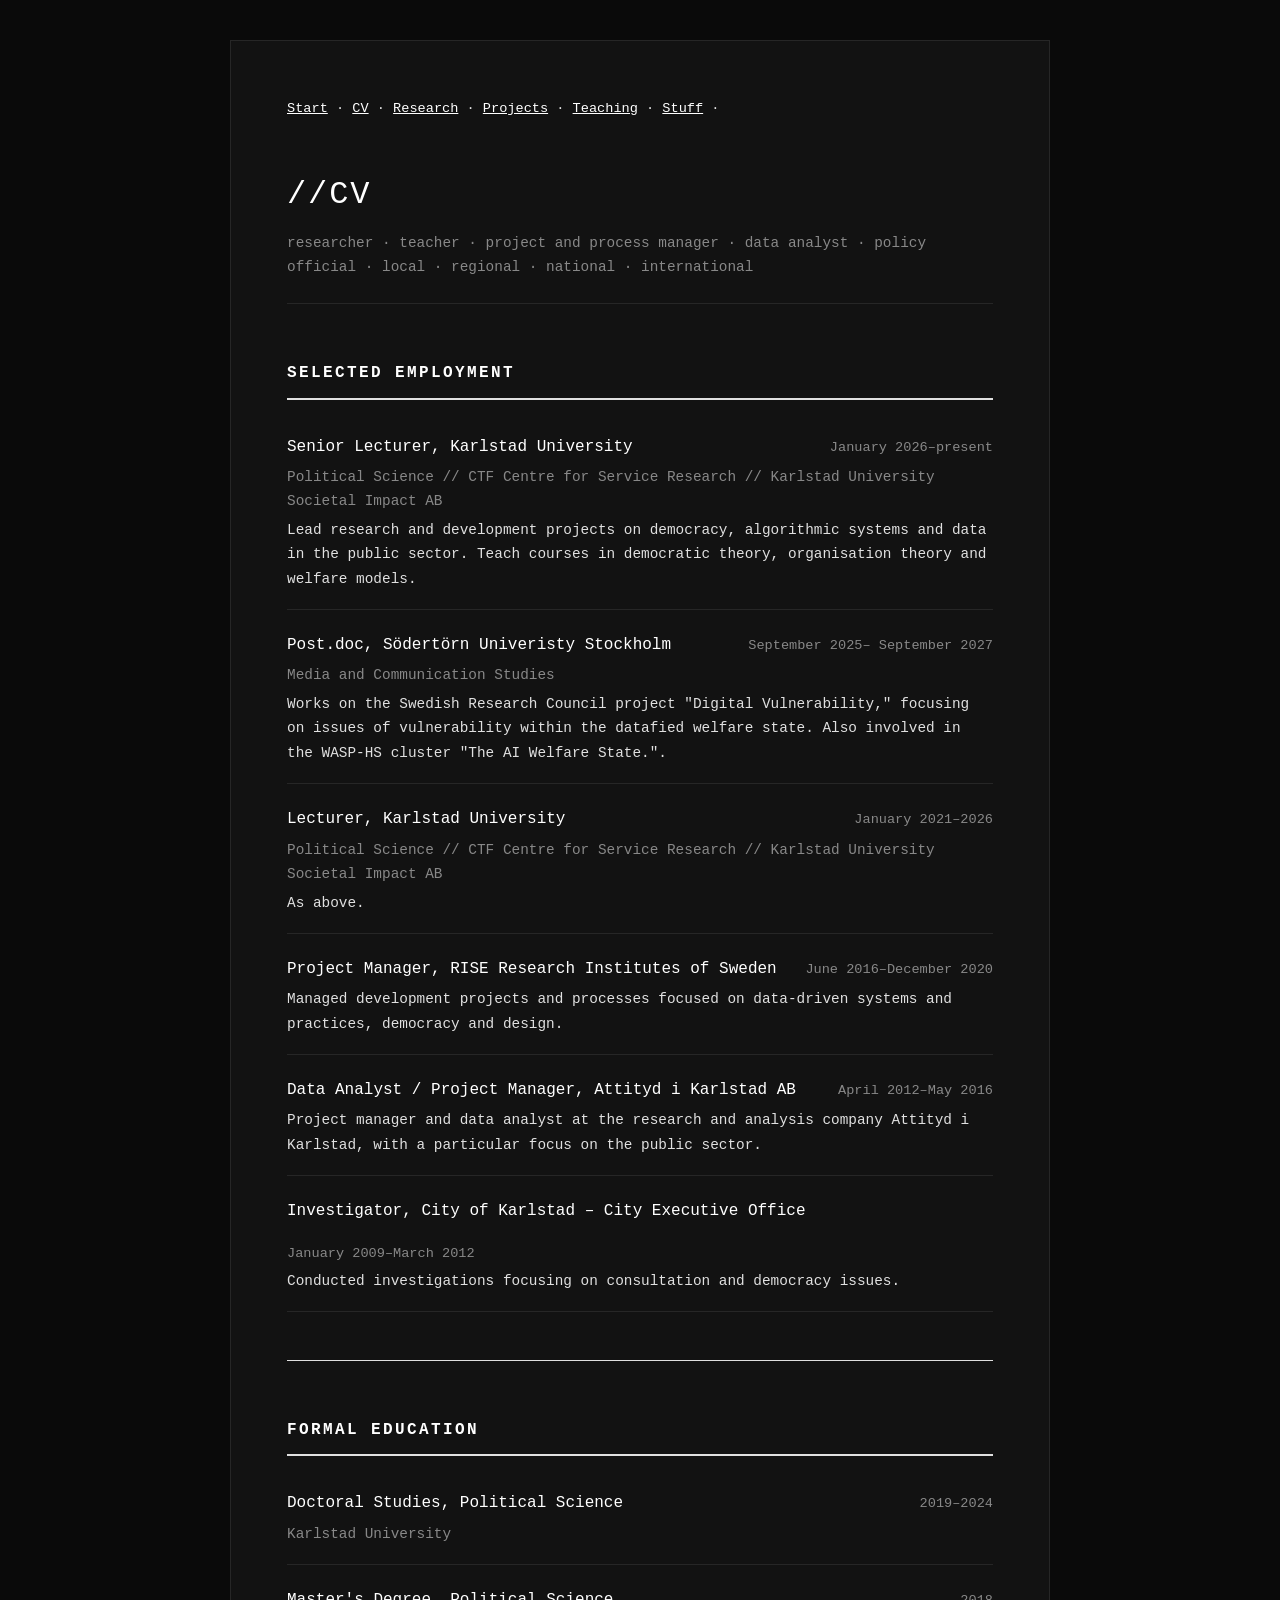
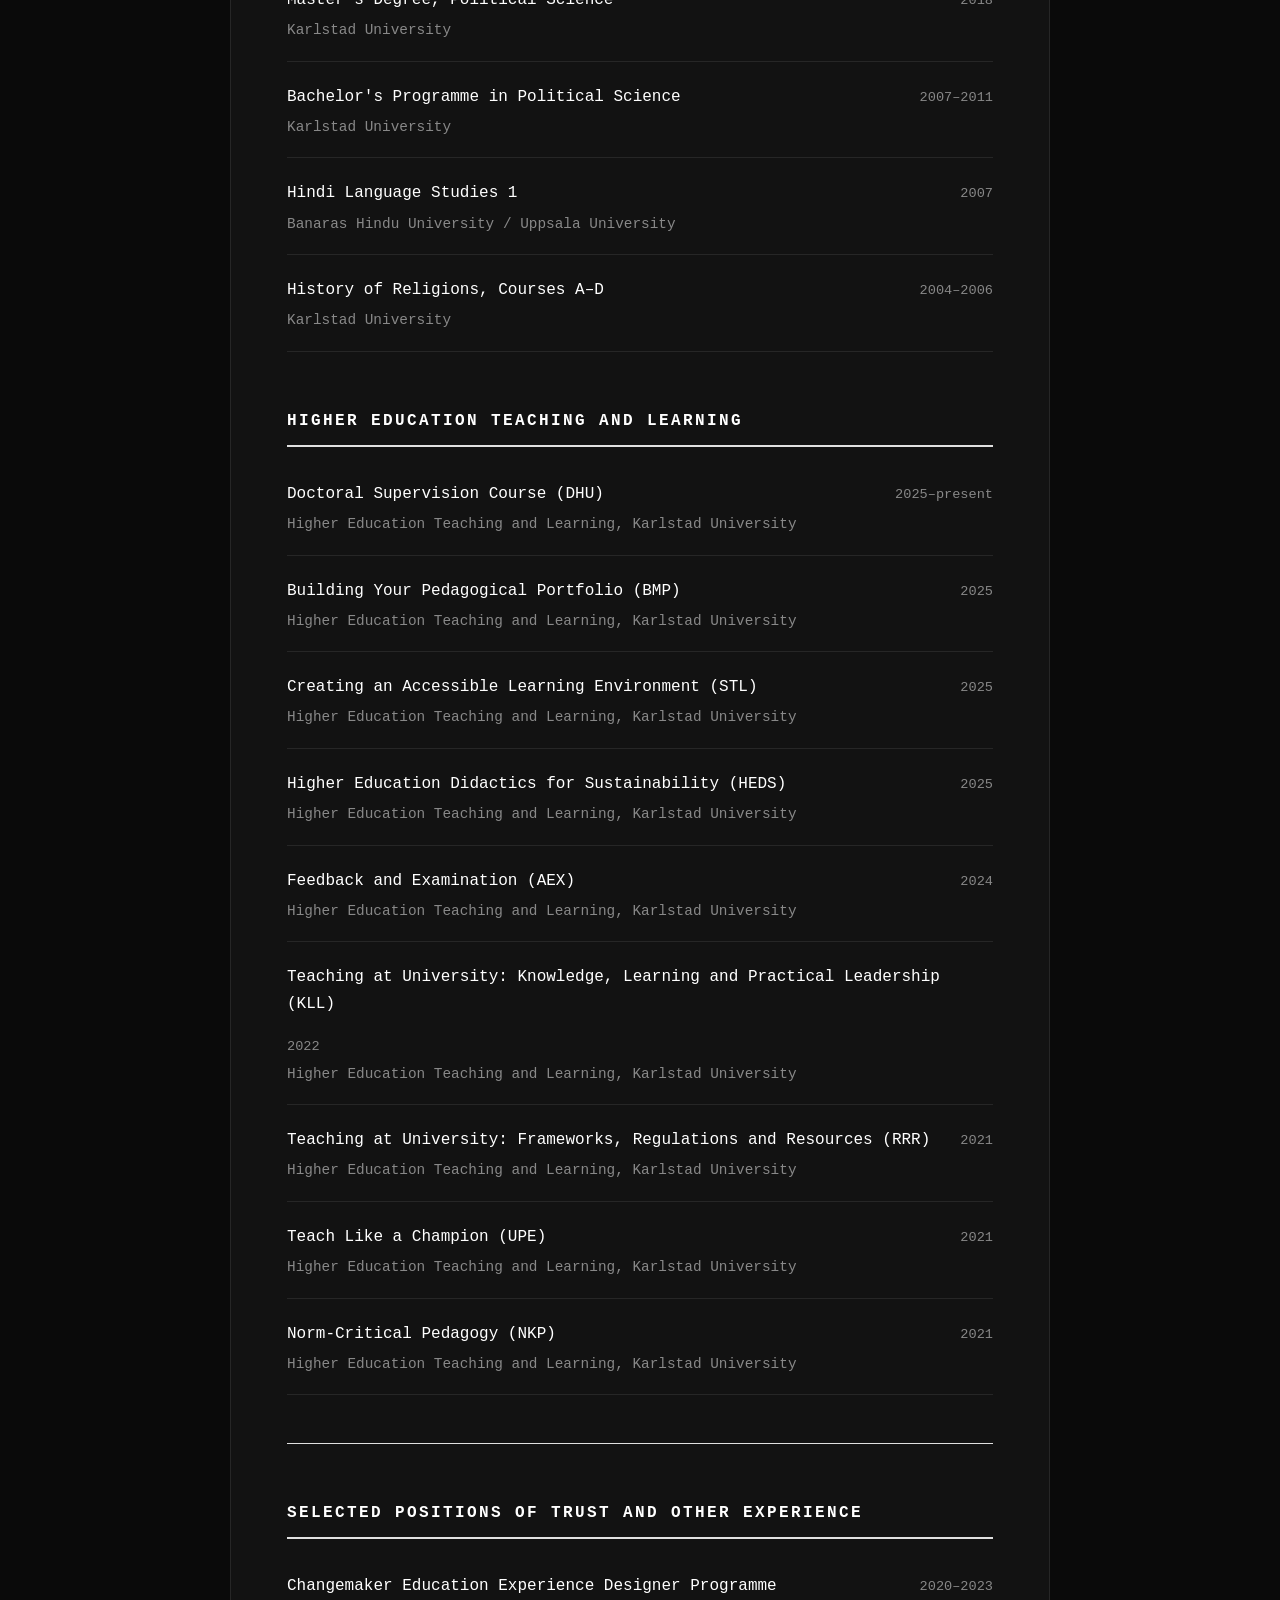
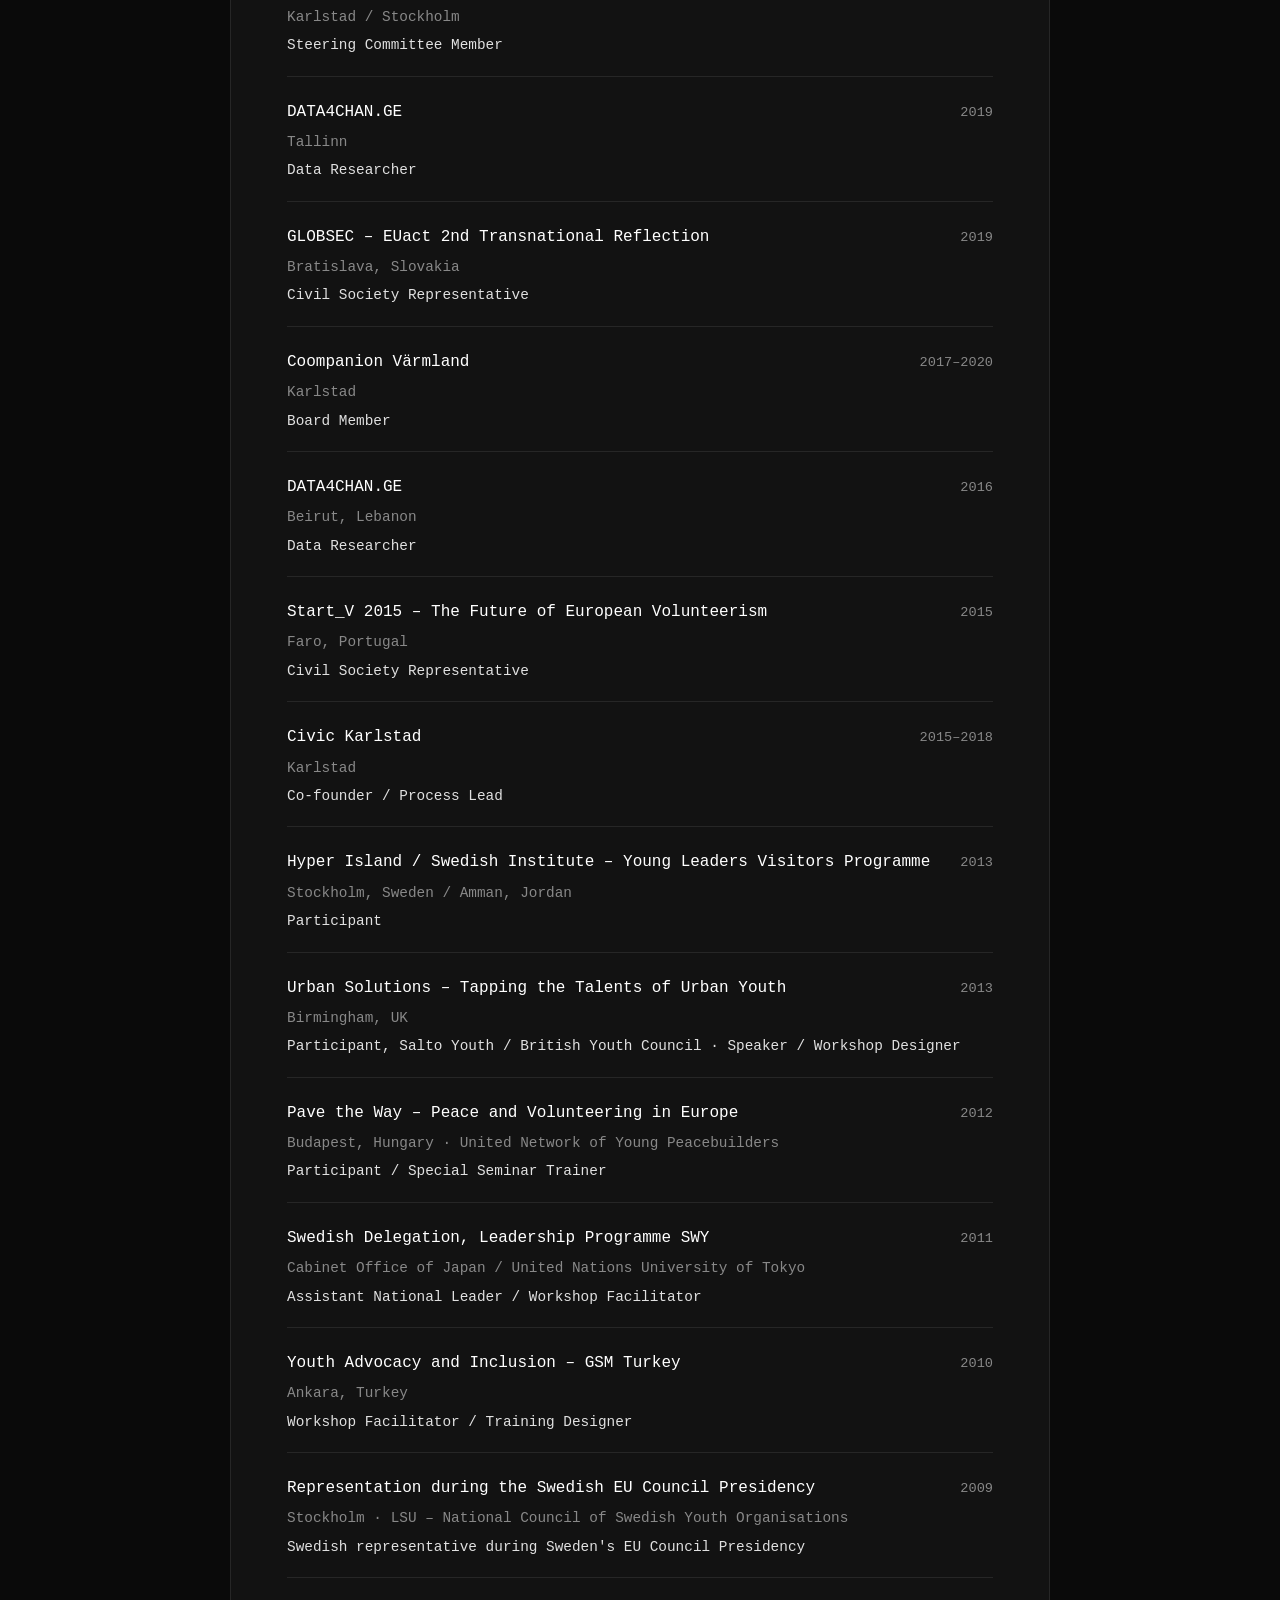
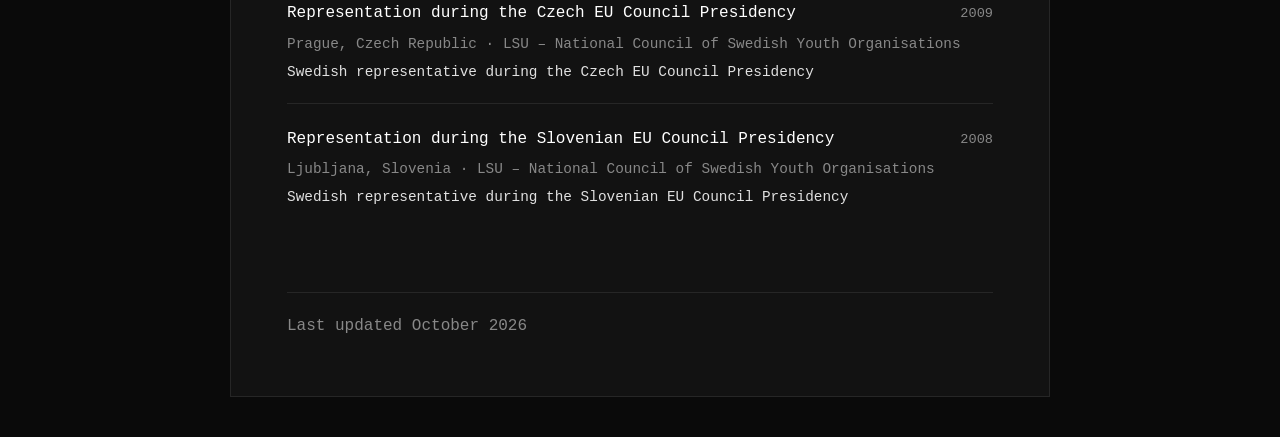
==== cv.html @ cb123be2 "Update navigation link from start.html to index.html" ====
<!DOCTYPE html>
<html lang="en">
<head>
<meta charset="UTF-8">
<meta name="viewport" content="width=device-width, initial-scale=1">
<title>Petter Falk – CV</title>
<link rel="stylesheet" href="style.css">
</head>
<body>
<div class="container">

<nav style="margin-bottom: 48px; font-size: 0.85rem;">
  <a href="index.html">Start</a> ·
  <a href="cv.html">CV</a> ·
  <a href="research.html">Research</a> ·
  <a href="projects.html">Projects</a> ·
  <a href="teaching.html">Teaching</a> ·
  <a href="stuff.html">Stuff</a> ·
</nav>

<header>
  <h1>//CV</h1>
  <p>researcher · teacher · project and process manager · data analyst · policy official · local · regional · national · international</p>
</header>
  
  <h2>Selected Employment</h2>
<div class="entry">
  <div class="entry-head"><strong>Senior Lecturer, Karlstad University</strong><span class="date">January 2026–present</span></div>
  <p class="place">Political Science // CTF Centre for Service Research // Karlstad University Societal Impact AB</p>
  <p>Lead research and development projects on democracy, algorithmic systems and data in the public sector. Teach courses in democratic theory, organisation theory and welfare models.</p>
</div>
  <div class="entry">
  <div class="entry-head"><strong>Post.doc, Södertörn Univeristy Stockholm</strong><span class="date">September 2025– September 2027</span></div>
  <p class="place">Media and Communication Studies</p>
  <p> Works on the Swedish Research Council project "Digital Vulnerability," focusing on issues of vulnerability within the datafied welfare state. Also involved in the WASP-HS cluster "The AI ​​Welfare State.".</p>
</div>
<div class="entry">
  <div class="entry-head"><strong>Lecturer, Karlstad University</strong><span class="date">January 2021–2026</span></div>
  <p class="place">Political Science // CTF Centre for Service Research // Karlstad University Societal Impact AB</p>
  <p>As above.</p>
</div>
<div class="entry">
  <div class="entry-head"><strong>Project Manager, RISE Research Institutes of Sweden</strong><span class="date">June 2016–December 2020</span></div>
  <p>Managed development projects and processes focused on data-driven systems and practices, democracy and design.</p>
</div>
<div class="entry">
  <div class="entry-head"><strong>Data Analyst / Project Manager, Attityd i Karlstad AB</strong><span class="date">April 2012–May 2016</span></div>
  <p>Project manager and data analyst at the research and analysis company Attityd i Karlstad, with a particular focus on the public sector.</p>
</div>
<div class="entry">
  <div class="entry-head"><strong>Investigator, City of Karlstad – City Executive Office</strong><span class="date">January 2009–March 2012</span></div>
  <p>Conducted investigations focusing on consultation and democracy issues.</p>
</div>


<hr style="border: none; border-top: 1px solid #e0e0e0; margin: 48px 0;">
  
<h2>Formal Education</h2>
<div class="entry">
  <div class="entry-head"><strong>Doctoral Studies, Political Science</strong><span class="date">2019–2024</span></div>
  <p class="place">Karlstad University</p>
</div>
<div class="entry">
  <div class="entry-head"><strong>Master's Degree, Political Science</strong><span class="date">2018</span></div>
  <p class="place">Karlstad University</p>
</div>
<div class="entry">
  <div class="entry-head"><strong>Bachelor's Programme in Political Science</strong><span class="date">2007–2011</span></div>
  <p class="place">Karlstad University</p>
</div>
<div class="entry">
  <div class="entry-head"><strong>Hindi Language Studies 1</strong><span class="date">2007</span></div>
  <p class="place">Banaras Hindu University / Uppsala University</p>
</div>
<div class="entry">
  <div class="entry-head"><strong>History of Religions, Courses A–D</strong><span class="date">2004–2006</span></div>
  <p class="place">Karlstad University</p>
</div>

<h2>Higher Education Teaching and Learning</h2>
<div class="entry">
  <div class="entry-head"><strong>Doctoral Supervision Course (DHU)</strong><span class="date">2025–present</span></div>
  <p class="place">Higher Education Teaching and Learning, Karlstad University</p>
</div>
<div class="entry">
  <div class="entry-head"><strong>Building Your Pedagogical Portfolio (BMP)</strong><span class="date">2025</span></div>
  <p class="place">Higher Education Teaching and Learning, Karlstad University</p>
</div>
<div class="entry">
  <div class="entry-head"><strong>Creating an Accessible Learning Environment (STL)</strong><span class="date">2025</span></div>
  <p class="place">Higher Education Teaching and Learning, Karlstad University</p>
</div>
<div class="entry">
  <div class="entry-head"><strong>Higher Education Didactics for Sustainability (HEDS)</strong><span class="date">2025</span></div>
  <p class="place">Higher Education Teaching and Learning, Karlstad University</p>
</div>
<div class="entry">
  <div class="entry-head"><strong>Feedback and Examination (AEX)</strong><span class="date">2024</span></div>
  <p class="place">Higher Education Teaching and Learning, Karlstad University</p>
</div>
<div class="entry">
  <div class="entry-head"><strong>Teaching at University: Knowledge, Learning and Practical Leadership (KLL)</strong><span class="date">2022</span></div>
  <p class="place">Higher Education Teaching and Learning, Karlstad University</p>
</div>
<div class="entry">
  <div class="entry-head"><strong>Teaching at University: Frameworks, Regulations and Resources (RRR)</strong><span class="date">2021</span></div>
  <p class="place">Higher Education Teaching and Learning, Karlstad University</p>
</div>
<div class="entry">
  <div class="entry-head"><strong>Teach Like a Champion (UPE)</strong><span class="date">2021</span></div>
  <p class="place">Higher Education Teaching and Learning, Karlstad University</p>
</div>
<div class="entry">
  <div class="entry-head"><strong>Norm-Critical Pedagogy (NKP)</strong><span class="date">2021</span></div>
  <p class="place">Higher Education Teaching and Learning, Karlstad University</p>
</div>

<hr style="border: none; border-top: 1px solid #e0e0e0; margin: 48px 0;">
  
<h2>Selected Positions of Trust and Other Experience</h2>
<div class="entry">
  <div class="entry-head"><strong>Changemaker Education Experience Designer Programme</strong><span class="date">2020–2023</span></div>
  <p class="place">Karlstad / Stockholm</p>
  <p>Steering Committee Member</p>
</div>
<div class="entry">
  <div class="entry-head"><strong>DATA4CHAN.GE</strong><span class="date">2019</span></div>
  <p class="place">Tallinn</p>
  <p>Data Researcher</p>
</div>
<div class="entry">
  <div class="entry-head"><strong>GLOBSEC – EUact 2nd Transnational Reflection</strong><span class="date">2019</span></div>
  <p class="place">Bratislava, Slovakia</p>
  <p>Civil Society Representative</p>
</div>
<div class="entry">
  <div class="entry-head"><strong>Coompanion Värmland</strong><span class="date">2017–2020</span></div>
  <p class="place">Karlstad</p>
  <p>Board Member</p>
</div>
<div class="entry">
  <div class="entry-head"><strong>DATA4CHAN.GE</strong><span class="date">2016</span></div>
  <p class="place">Beirut, Lebanon</p>
  <p>Data Researcher</p>
</div>
<div class="entry">
  <div class="entry-head"><strong>Start_V 2015 – The Future of European Volunteerism</strong><span class="date">2015</span></div>
  <p class="place">Faro, Portugal</p>
  <p>Civil Society Representative</p>
</div>
<div class="entry">
  <div class="entry-head"><strong>Civic Karlstad</strong><span class="date">2015–2018</span></div>
  <p class="place">Karlstad</p>
  <p>Co-founder / Process Lead</p>
</div>
<div class="entry">
  <div class="entry-head"><strong>Hyper Island / Swedish Institute – Young Leaders Visitors Programme</strong><span class="date">2013</span></div>
  <p class="place">Stockholm, Sweden / Amman, Jordan</p>
  <p>Participant</p>
</div>
<div class="entry">
  <div class="entry-head"><strong>Urban Solutions – Tapping the Talents of Urban Youth</strong><span class="date">2013</span></div>
  <p class="place">Birmingham, UK</p>
  <p>Participant, Salto Youth / British Youth Council · Speaker / Workshop Designer</p>
</div>
<div class="entry">
  <div class="entry-head"><strong>Pave the Way – Peace and Volunteering in Europe</strong><span class="date">2012</span></div>
  <p class="place">Budapest, Hungary · United Network of Young Peacebuilders</p>
  <p>Participant / Special Seminar Trainer</p>
</div>
<div class="entry">
  <div class="entry-head"><strong>Swedish Delegation, Leadership Programme SWY</strong><span class="date">2011</span></div>
  <p class="place">Cabinet Office of Japan / United Nations University of Tokyo</p>
  <p>Assistant National Leader / Workshop Facilitator</p>
</div>
<div class="entry">
  <div class="entry-head"><strong>Youth Advocacy and Inclusion – GSM Turkey</strong><span class="date">2010</span></div>
  <p class="place">Ankara, Turkey</p>
  <p>Workshop Facilitator / Training Designer</p>
</div>
<div class="entry">
  <div class="entry-head"><strong>Representation during the Swedish EU Council Presidency</strong><span class="date">2009</span></div>
  <p class="place">Stockholm · LSU – National Council of Swedish Youth Organisations</p>
  <p>Swedish representative during Sweden's EU Council Presidency</p>
</div>
<div class="entry">
  <div class="entry-head"><strong>Representation during the Czech EU Council Presidency</strong><span class="date">2009</span></div>
  <p class="place">Prague, Czech Republic · LSU – National Council of Swedish Youth Organisations</p>
  <p>Swedish representative during the Czech EU Council Presidency</p>
</div>
<div class="entry">
  <div class="entry-head"><strong>Representation during the Slovenian EU Council Presidency</strong><span class="date">2008</span></div>
  <p class="place">Ljubljana, Slovenia · LSU – National Council of Swedish Youth Organisations</p>
  <p>Swedish representative during the Slovenian EU Council Presidency</p>
</div>
  
<footer>Last updated October 2026</footer>
</div>
</body>
</html>
---- style.css ----
/* ============
   CV – Gôtt mörkt tema
   ============ */

:root {
  --bg: #0a0a0a;
  --surface: #121212;
  --surface-2: #1a1a1a;
  --text: #e0e0e0;
  --muted: #888888;
  --accent: #d0d0d0;
  --border: #262626;
}

* { box-sizing: border-box; }

body {
  margin: 0;
  font-family: "Letter Gothic", "Letter Gothic Std", "Courier New", monospace;
  background: var(--bg);
  color: var(--text);
  line-height: 1.7;
  -webkit-font-smoothing: antialiased;
}

.container {
  max-width: 820px;
  margin: 40px auto;
  padding: 56px;
  background: var(--surface);
  border: 1px solid var(--border);
}

header {
  padding-bottom: 24px;
  margin-bottom: 48px;
  border-bottom: 1px solid var(--border);
}
h1 {
  margin: 0 0 8px;
  font-size: 2rem;
  font-weight: 400;
  letter-spacing: 0.06em;
  text-transform: uppercase;
  color: #ffffff;
}
header p { margin: 3px 0 0; color: var(--muted); font-size: 0.9rem; }

h2 {
  font-size: 1rem;
  font-weight: 700;
  text-transform: uppercase;
  letter-spacing: 0.15em;
  color: #ffffff;
  margin: 56px 0 20px;
  padding-bottom: 10px;
  border-bottom: 2px solid #e0e0e0;
}

a { color: #ffffff; text-decoration: underline; }
a:visited { color: #ffffff; }
a:hover { color: #e0e0e0; }

.entry {
  padding: 14px 0;
  margin-bottom: 8px;
  border-bottom: 1px solid var(--border);
}
.entry:last-of-type { border-bottom: none; }
.entry-head {
  display: flex;
  justify-content: space-between;
  align-items: baseline;
  gap: 16px;
  flex-wrap: wrap;
}
.entry-head strong { font-size: 1rem; font-weight: 400; color: #fff; }
.date {
  color: var(--muted);
  font-size: 0.85rem;
  white-space: nowrap;
  font-variant-numeric: tabular-nums;
}
.place { color: var(--muted); font-size: 0.85rem; margin: 3px 0; }
.entry p { margin: 4px 0; font-size: 0.9rem; }

table {
  width: 100%;
  border-collapse: collapse;
  margin-top: 12px;
  font-size: 0.85rem;
}
th, td {
  padding: 8px 10px;
  text-align: left;
  border-bottom: 1px solid var(--border);
}
th {
  font-weight: 400;
  text-transform: uppercase;
  letter-spacing: 0.12em;
  font-size: 0.75rem;
  color: var(--muted);
}

.note {
  color: var(--muted);
  font-size: 0.85rem;
  margin-top: 20px;
  padding-left: 16px;
  border-left: 2px solid var(--accent);
}

footer {
  margin-top: 64px;
  padding-top: 20px;
  border-top: 1px solid var(--border);
  color: var(--muted);

.site-nav {
  margin-bottom: 48px;
  font-size: 0.85rem;
}

.video iframe {
  border: 0;
}

.video-divider,
.section-divider {
  border: 0;
  border-top: 1px solid #e0e0e0;
}

.video-divider {
  margin: 25px 0;
}

.section-divider {
  margin: 48px 0;
}
.intro {
  max-width: 65ch;
  margin: 40px 0;
  padding-left: 20px;
  border-left: 3px solid currentColor;
  font-size: 1.1rem;
  line-height: 1.6;
}

.intro p {
  margin: 0 0 12px;
}

.intro p:last-child {
  margin-bottom: 0;
}
   .quote {
  position: relative;
  margin: 48px 0;
  padding: 12px 0 12px 28px;
  border-left: 2px solid var(--muted);
}

.quote::before {
  content: "“";
  display: block;
  height: 0.6em;
  color: var(--muted);
  font-size: 4rem;
  line-height: 1;
}

.quote p {
  margin: 24px 0 16px;
  font-size: 1.15rem;
  line-height: 2;
}

.quote cite {
  color: var(--muted);
  font-size: 0.85rem;
  font-style: normal;
}
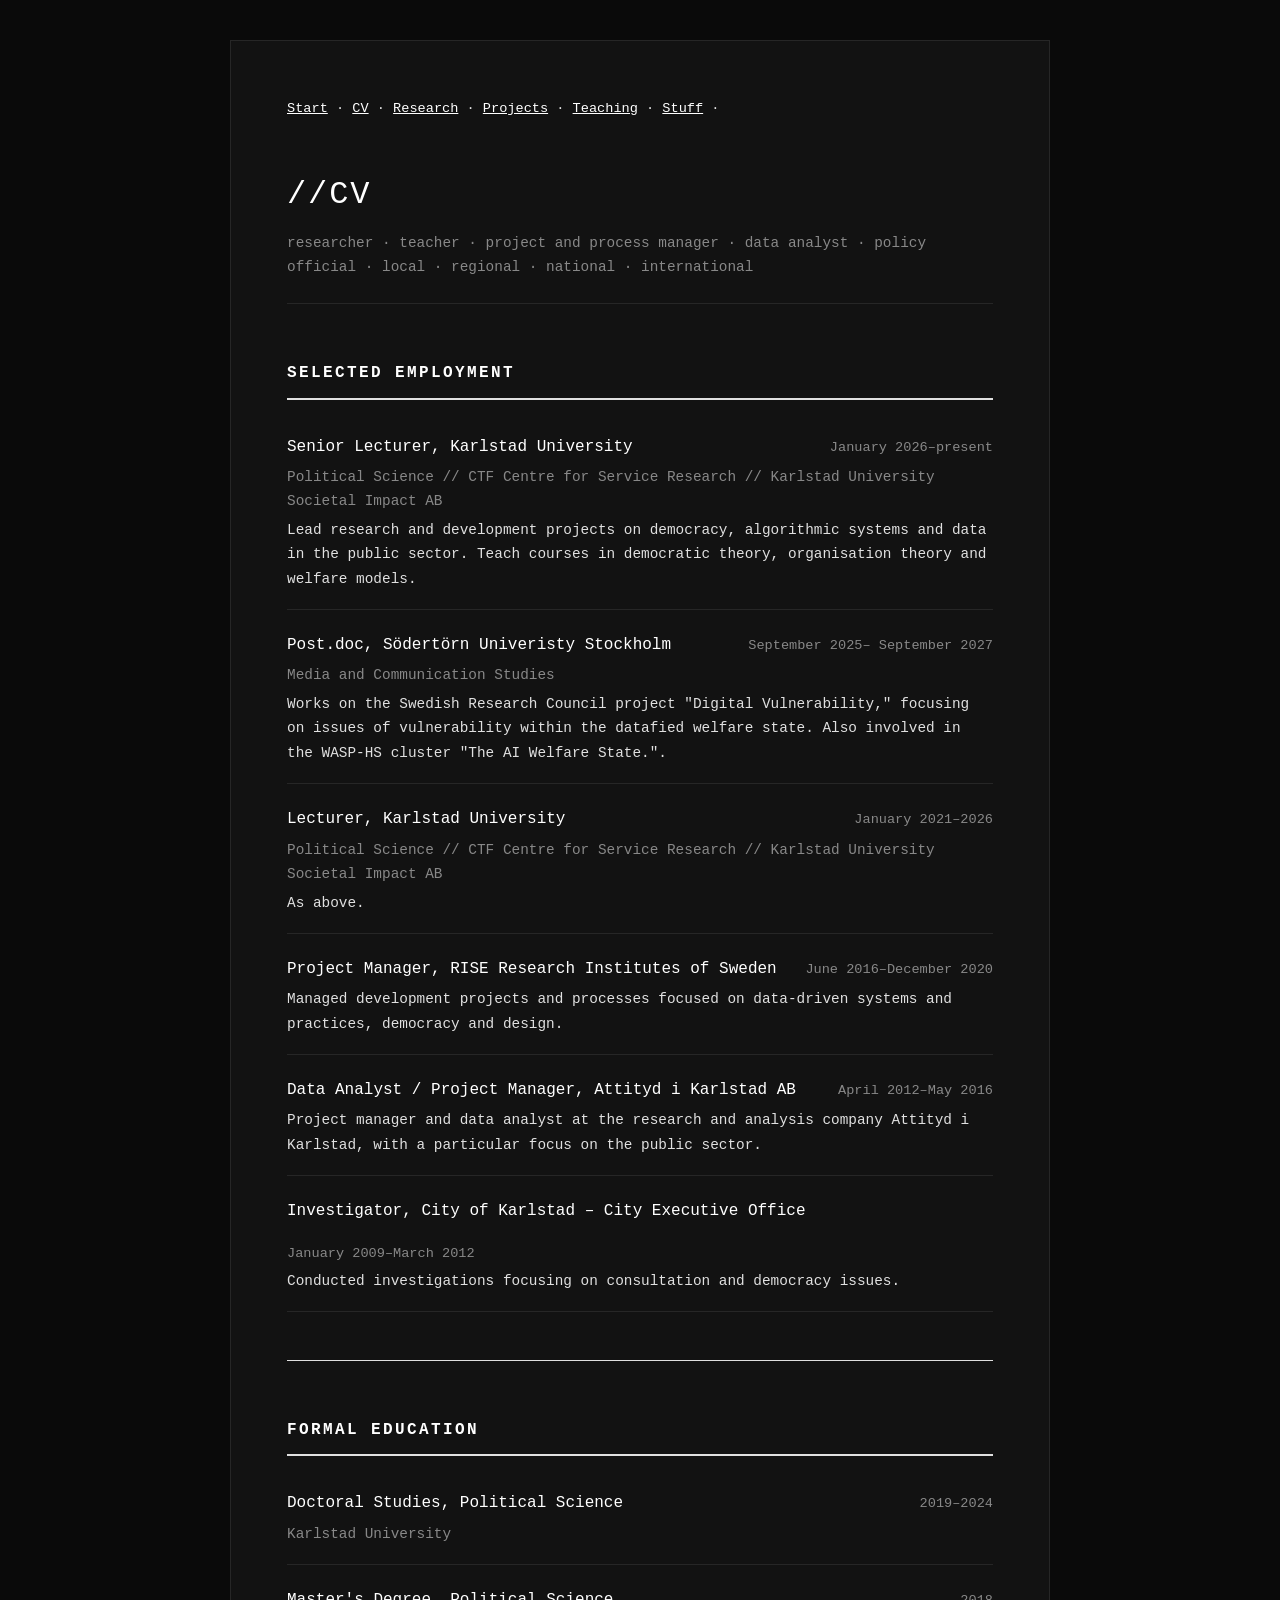
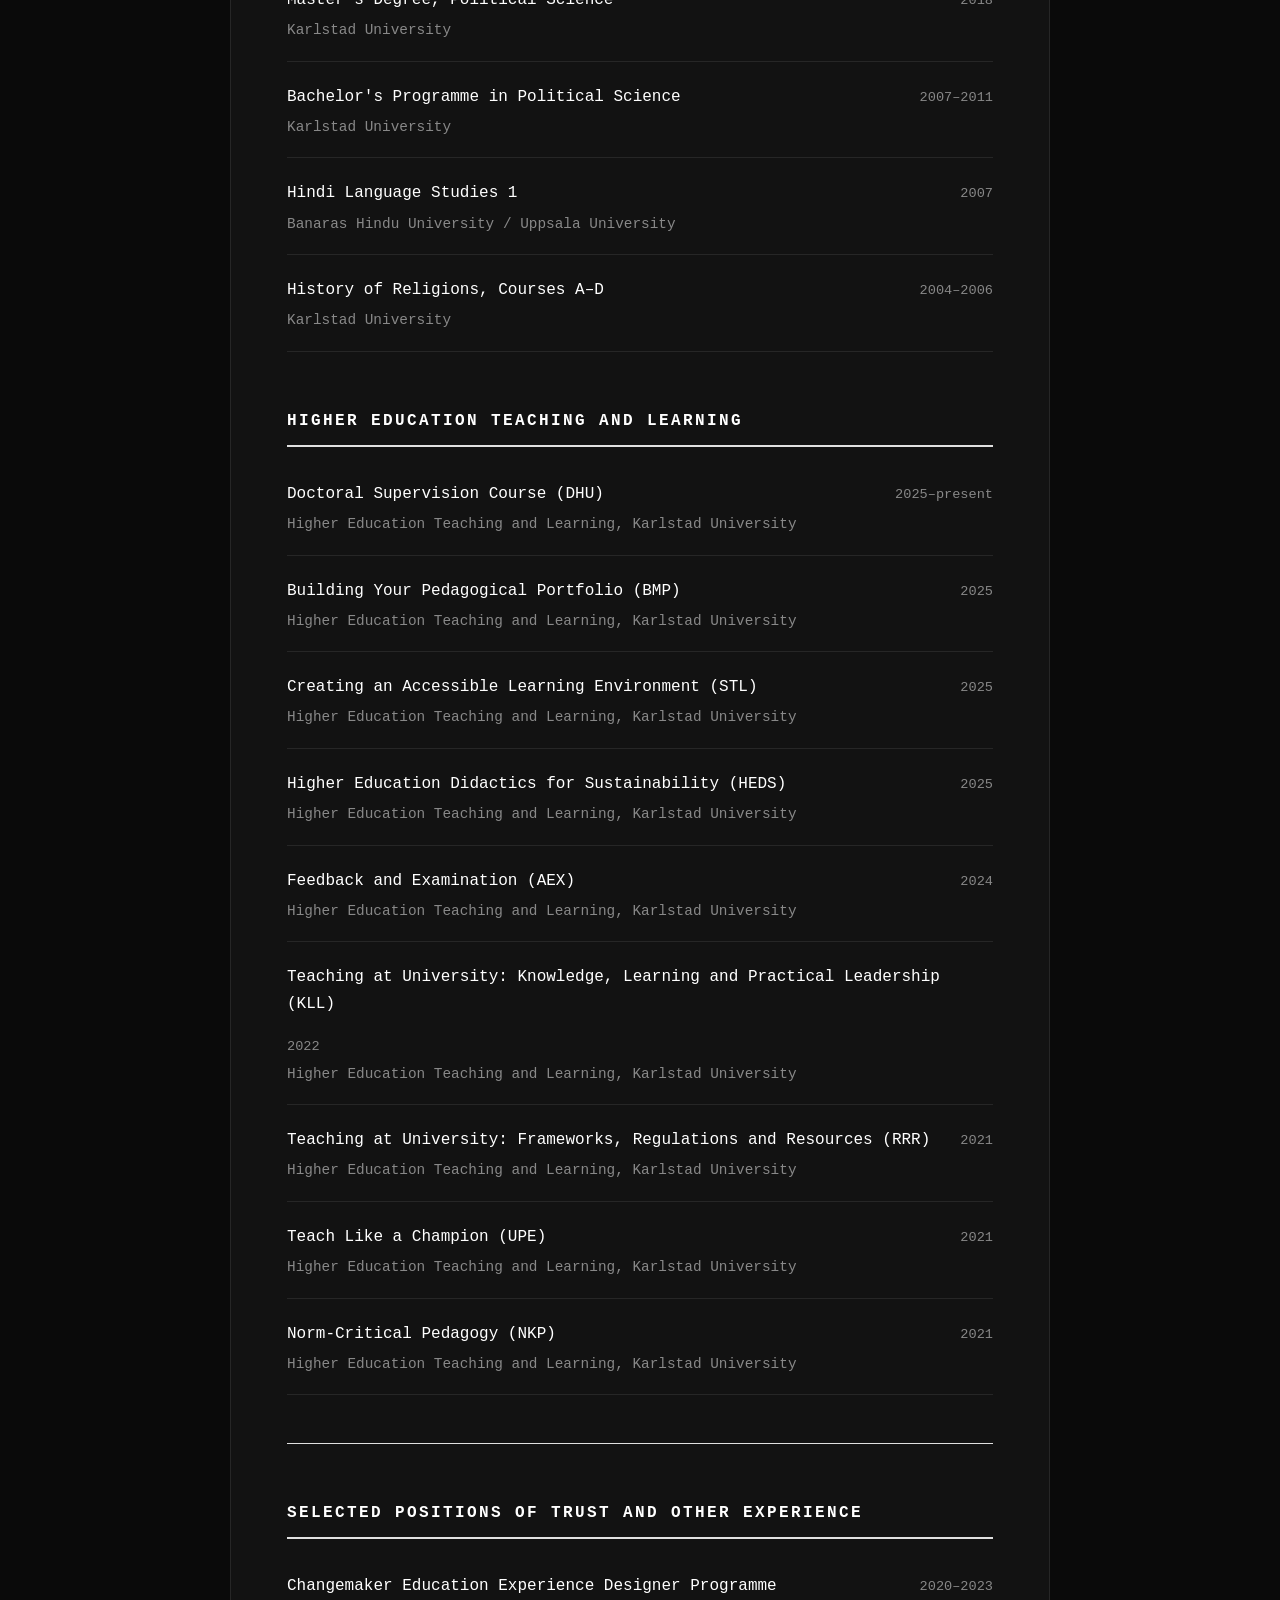
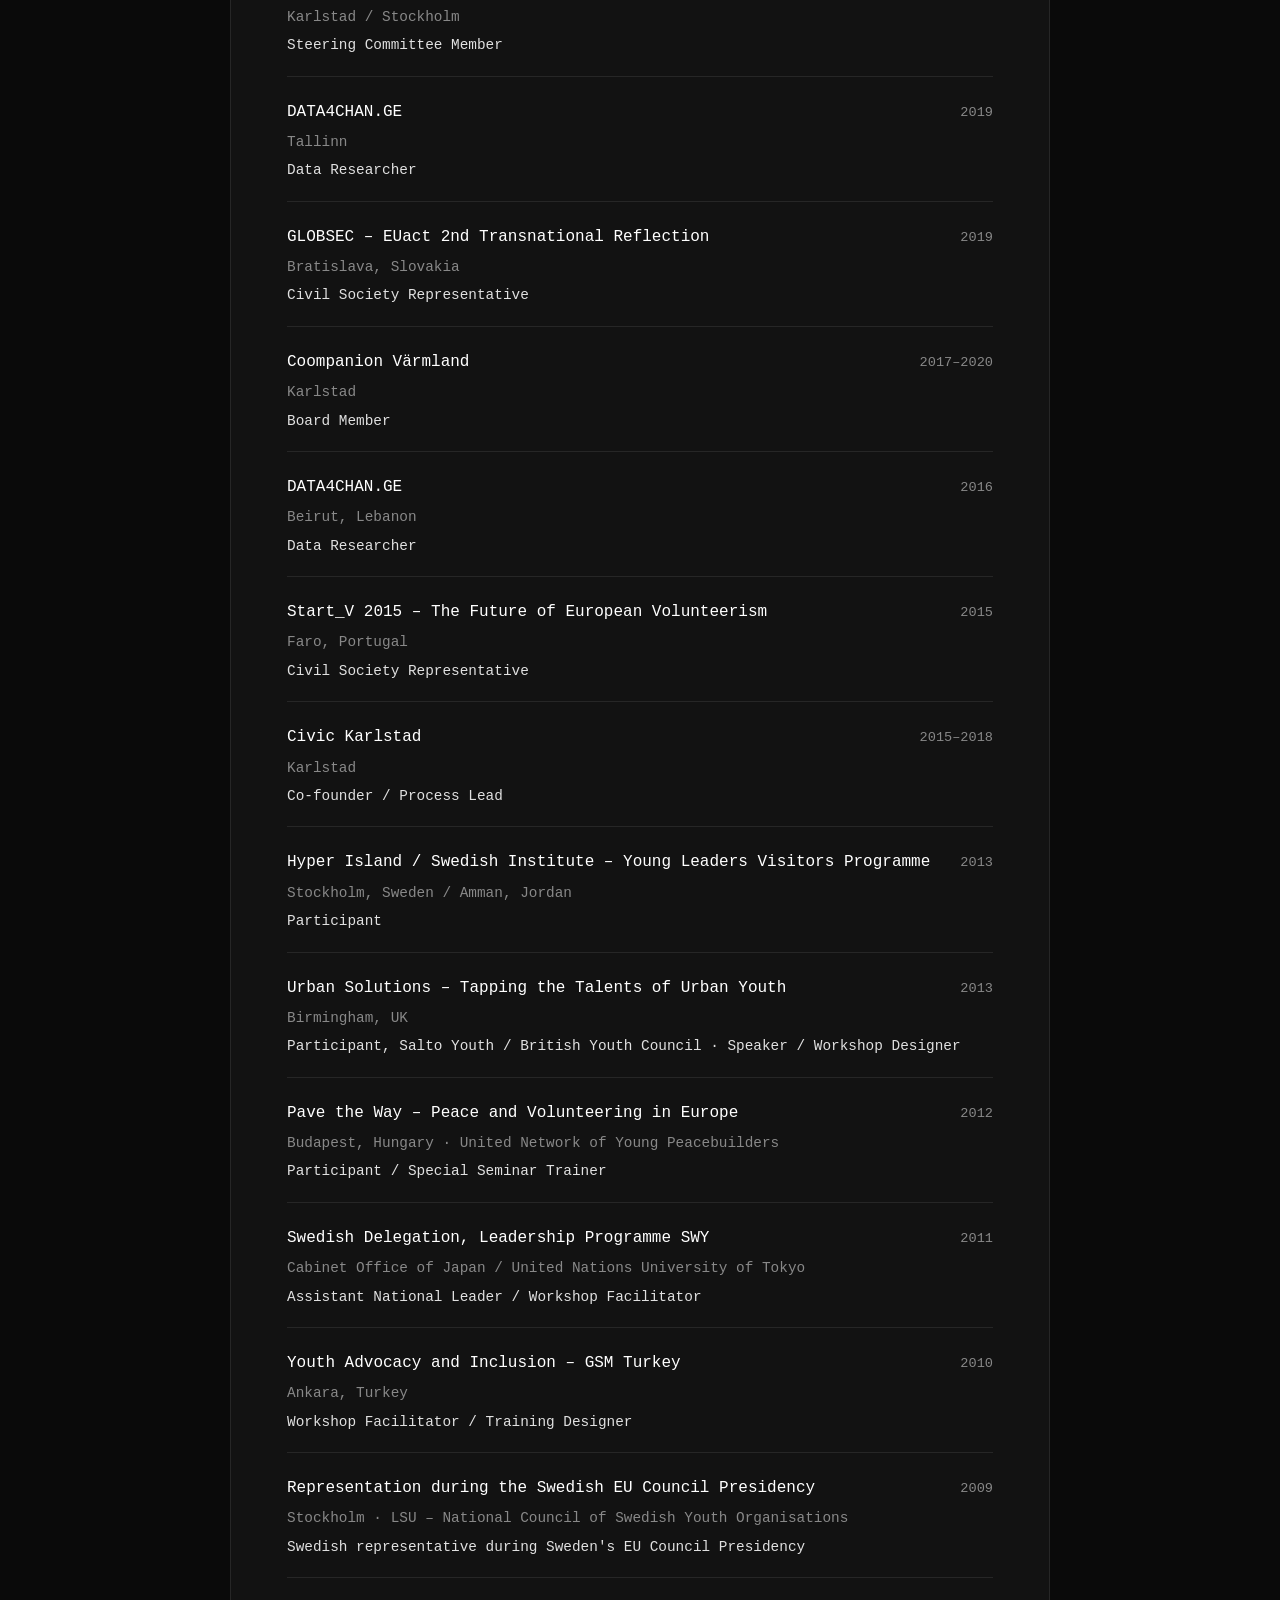
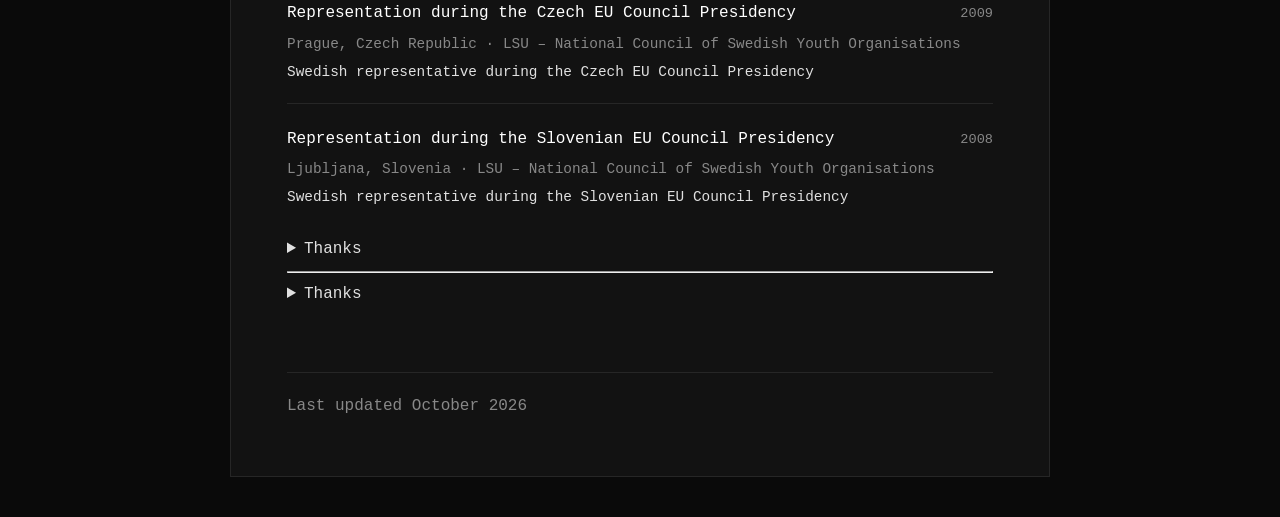
==== commit 5a94f49b: "Enhance CV with quotes and personal experiences Added quotes and personal reflections to CV." ====
--- a/cv.html
+++ b/cv.html
@@ -193,6 +193,38 @@
   <p class="place">Ljubljana, Slovenia · LSU – National Council of Swedish Youth Organisations</p>
   <p>Swedish representative during the Slovenian EU Council Presidency</p>
 </div>
+
+<details class="quote-reveal">
+  <summary>Thanks</summary>
+
+  <blockquote class="quote">
+   <p>I've always been the best<br>
+    At sabotaging my success<br>
+    Just when the target is in place<br>
+    The gun explodes into my face</p>
+
+  </blockquote>
+</details>
+
+<hr class="section-divider">
+
+  <details class="quote-reveal">
+  <summary>Thanks</summary>
+ 
+  <p>Ah, but I have done more than papers, policies and projects. Odd jobs, unpaid jobs, jobs without names. I have poured drinks behind bars (or truth be told, wiped tables and mopped up what the night left behind). I have swung a hammer as a carpenter, likely the worst pair of hands ever to touch timber and power tools. I have spent summers at children's recreation centres — playing hide and seek, patching up scraped knees, and scrubbing toilets till they shone. And I have cared for people whose minds and bodies carried burdens of their own, holding their days together as gently as I could.</p>
+ 
+  <p>I have also given time and toil to causes that, for the sake of humanity and a better world, might never earn a line on a CV — some perhaps skirting the edge of the law. But they left their mark on me all the same, the way rain leaves its mark on stone. In the end, these jobs taught me more than academia ever could.</p>
+ 
+  <p>And when I grow up, I'm gonna be a nurse. Or a social worker. Or something along that line.</p>
+ 
+  <blockquote class="quote">
+    <p>I've always been the best<br>
+      At sabotaging my success<br>
+      Just when the target is in place<br>
+      The gun explodes into my face</p>
+    <cite>— <a href="https://www.youtube.com/watch?v=oAOV9drYVBA" target="_blank" rel="noopener">Ed Harcourt</a></cite>
+  </blockquote>
+</details>
   
 <footer>Last updated October 2026</footer>
 </div>
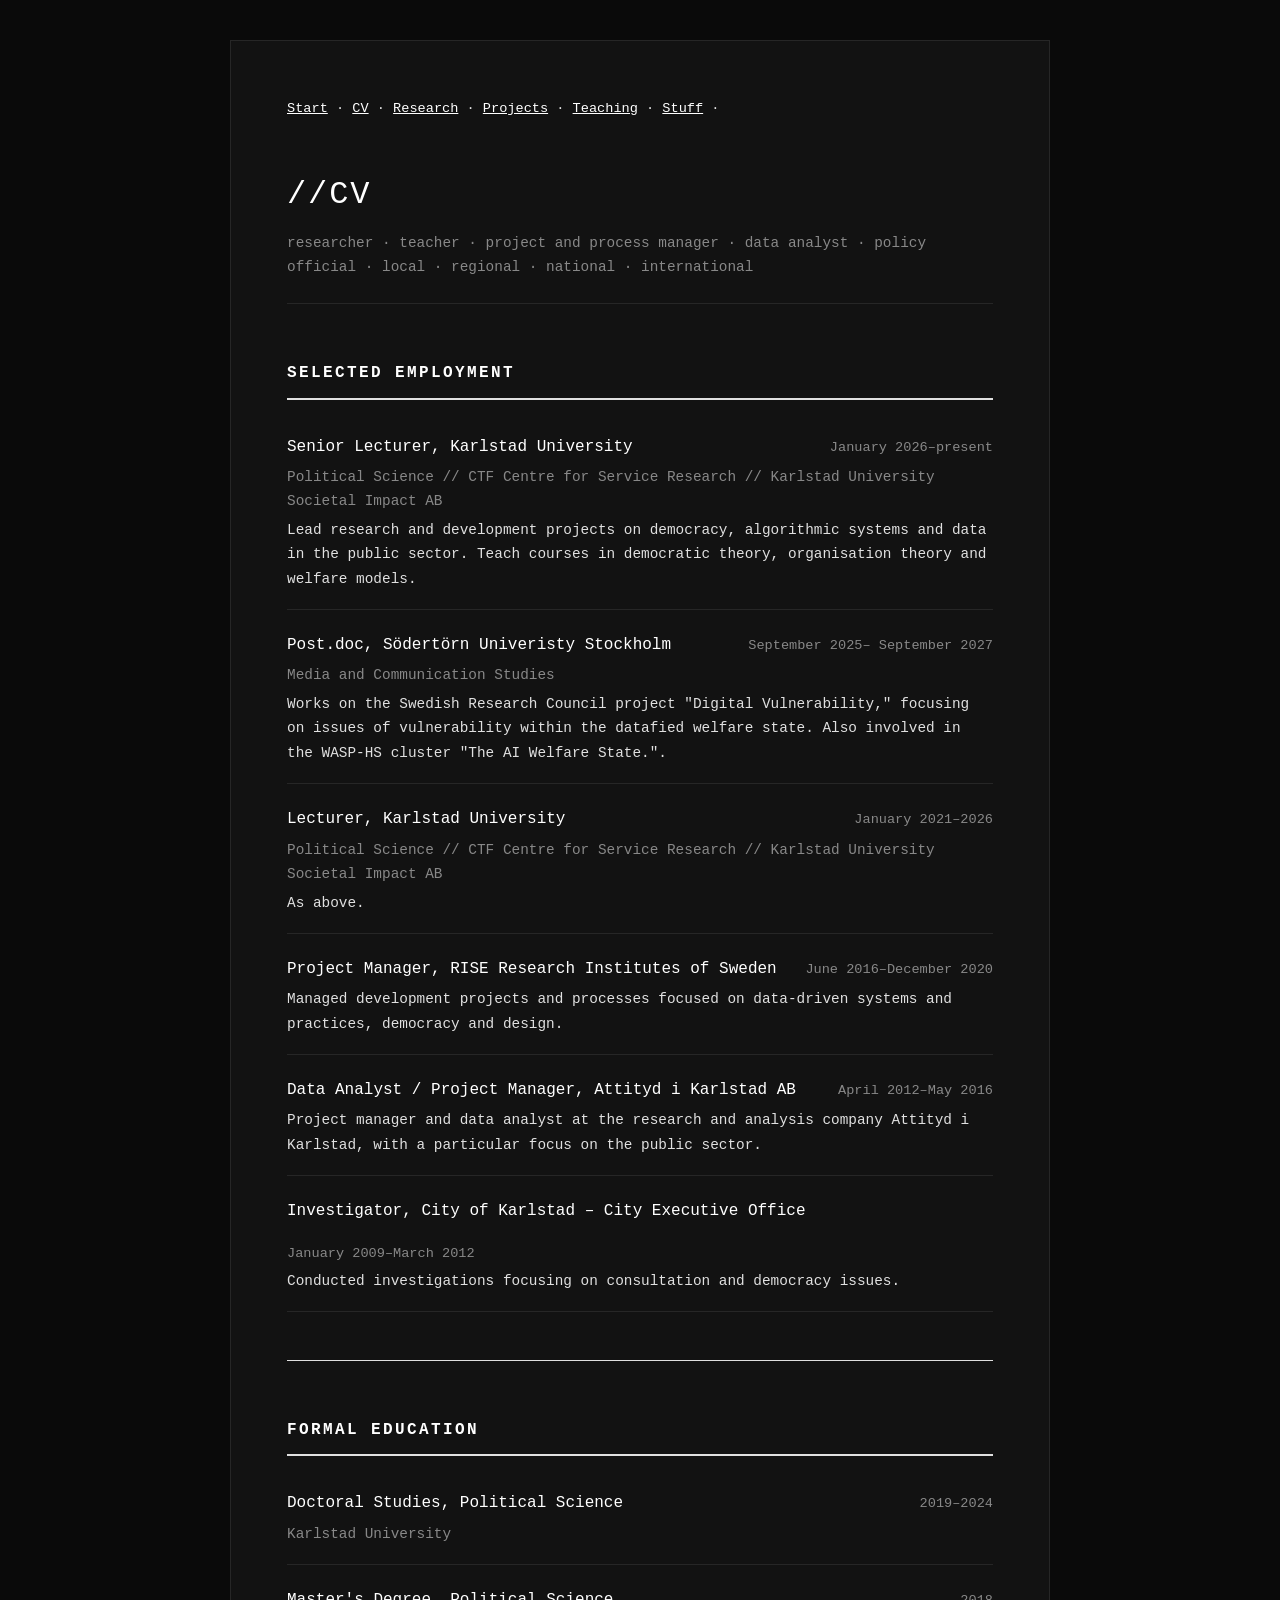
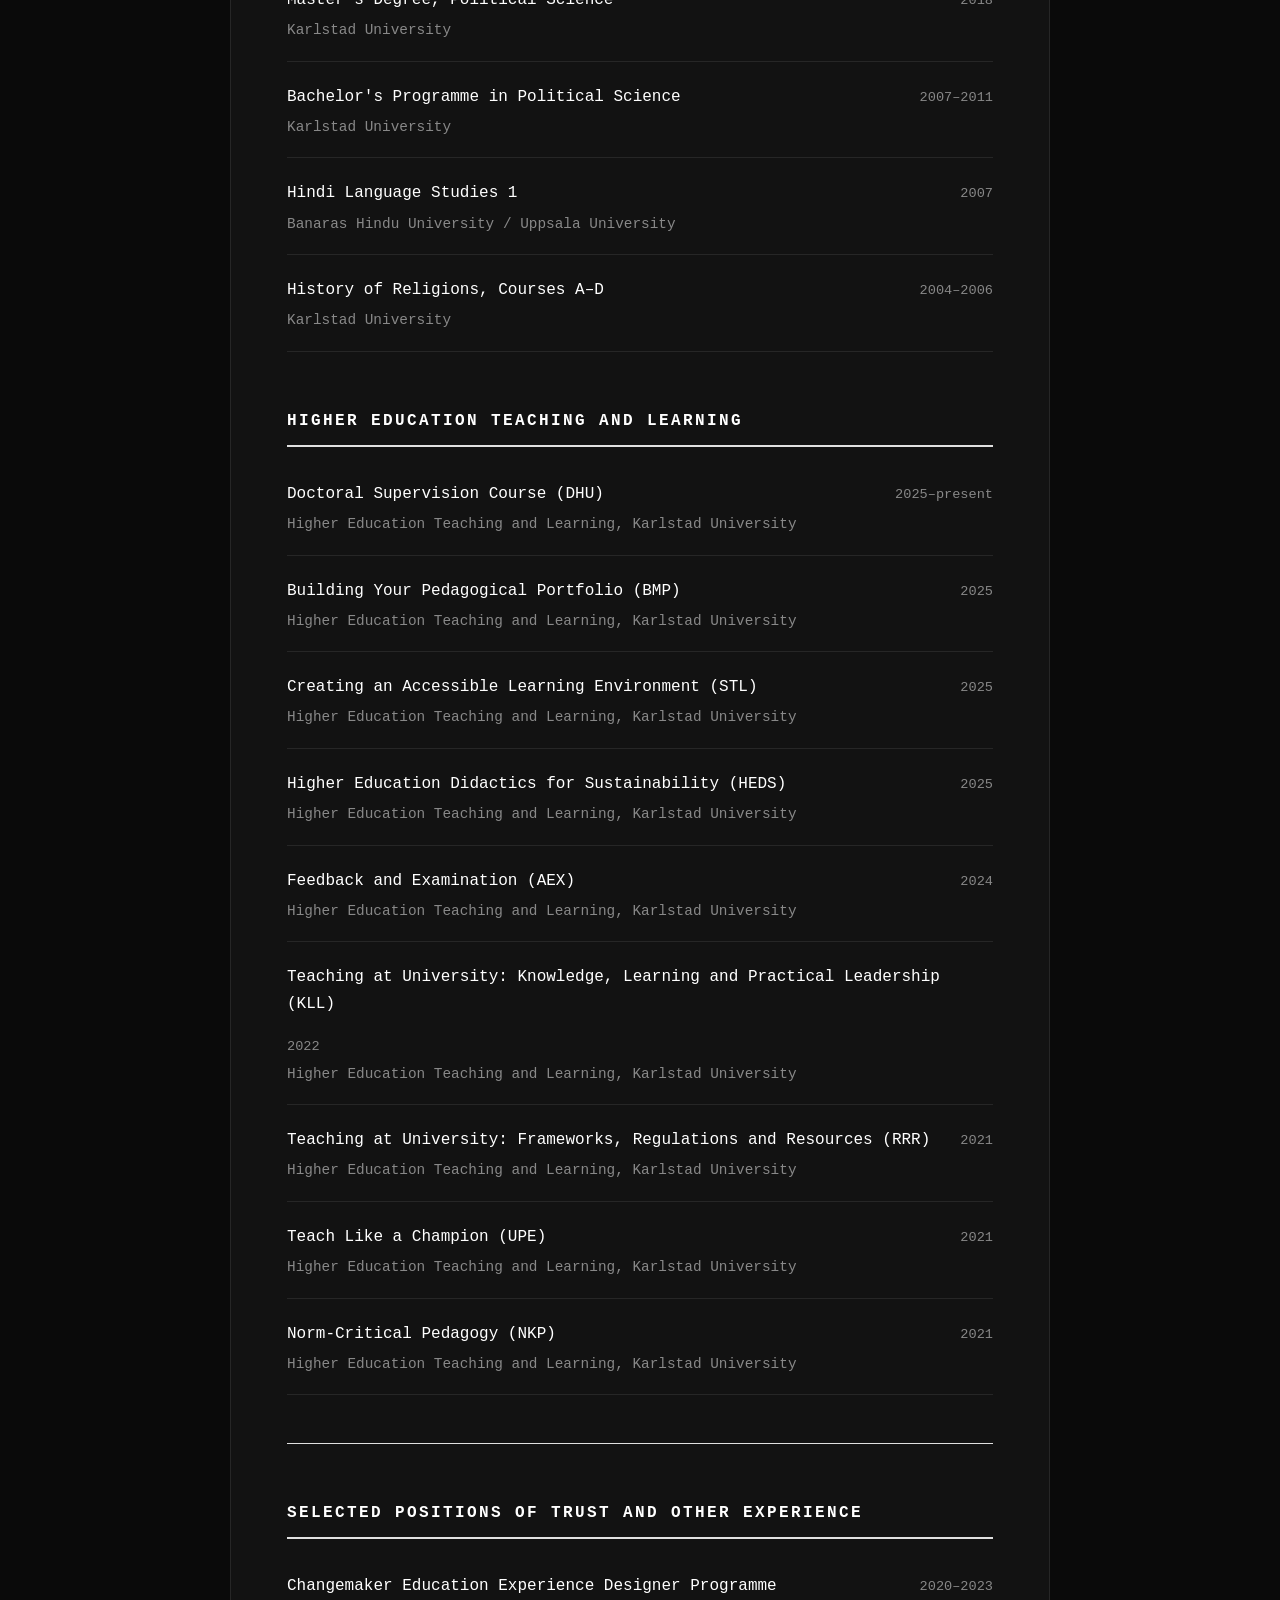
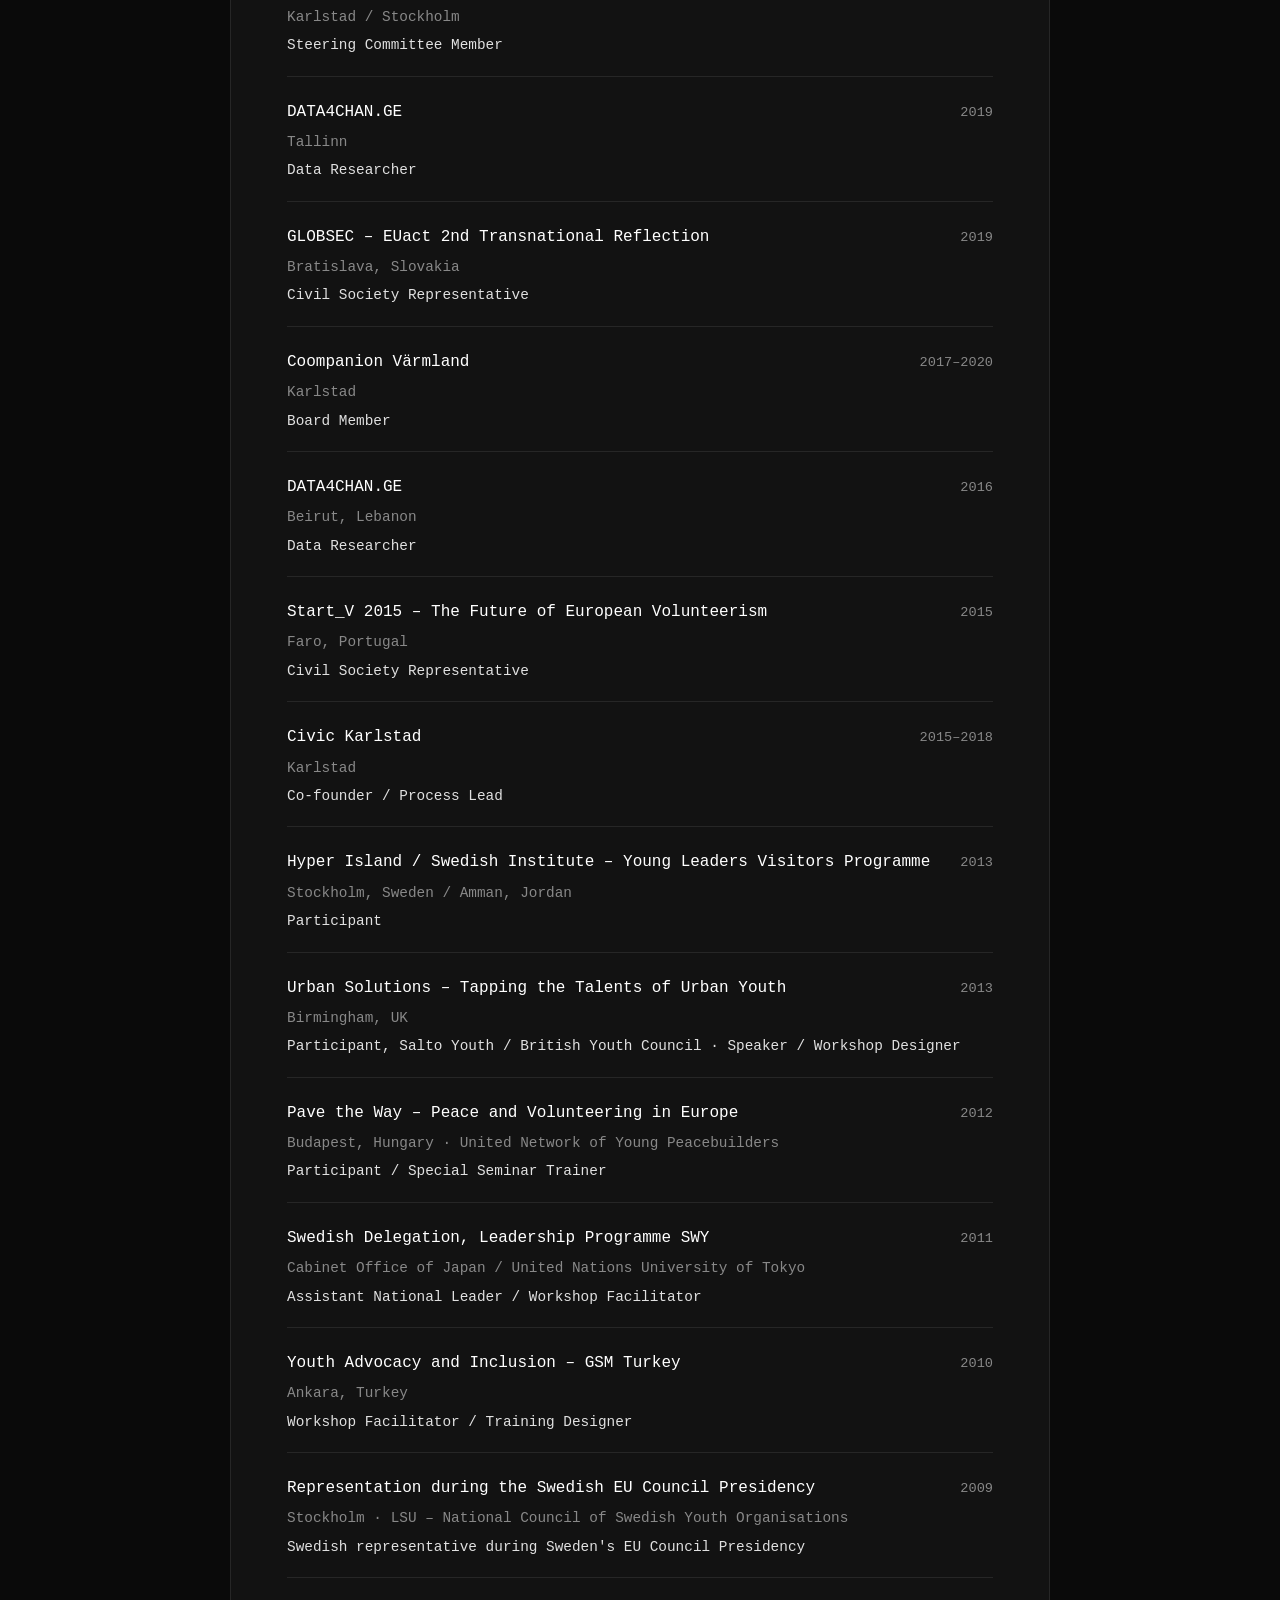
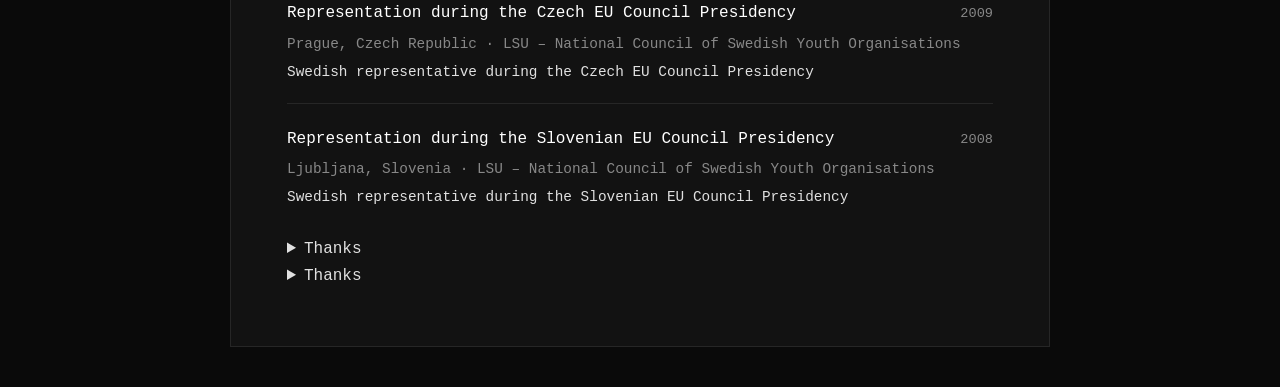
==== commit fc97bc36: "Update career aspiration text and remove blockquote Revised text to clarify future career aspiration" ====
--- a/cv.html
+++ b/cv.html
@@ -206,8 +206,6 @@
   </blockquote>
 </details>
 
-<hr class="section-divider">
-
   <details class="quote-reveal">
   <summary>Thanks</summary>
  
@@ -215,16 +213,8 @@
  
   <p>I have also given time and toil to causes that, for the sake of humanity and a better world, might never earn a line on a CV — some perhaps skirting the edge of the law. But they left their mark on me all the same, the way rain leaves its mark on stone. In the end, these jobs taught me more than academia ever could.</p>
  
-  <p>And when I grow up, I'm gonna be a nurse. Or a social worker. Or something along that line.</p>
- 
-  <blockquote class="quote">
-    <p>I've always been the best<br>
-      At sabotaging my success<br>
-      Just when the target is in place<br>
-      The gun explodes into my face</p>
-    <cite>— <a href="https://www.youtube.com/watch?v=oAOV9drYVBA" target="_blank" rel="noopener">Ed Harcourt</a></cite>
-  </blockquote>
-</details>
+  <p>And when I grow up, I think I'm gonna be a nurse. Or a social worker. Or something along that line.</p>
+ 
   
 <footer>Last updated October 2026</footer>
 </div>
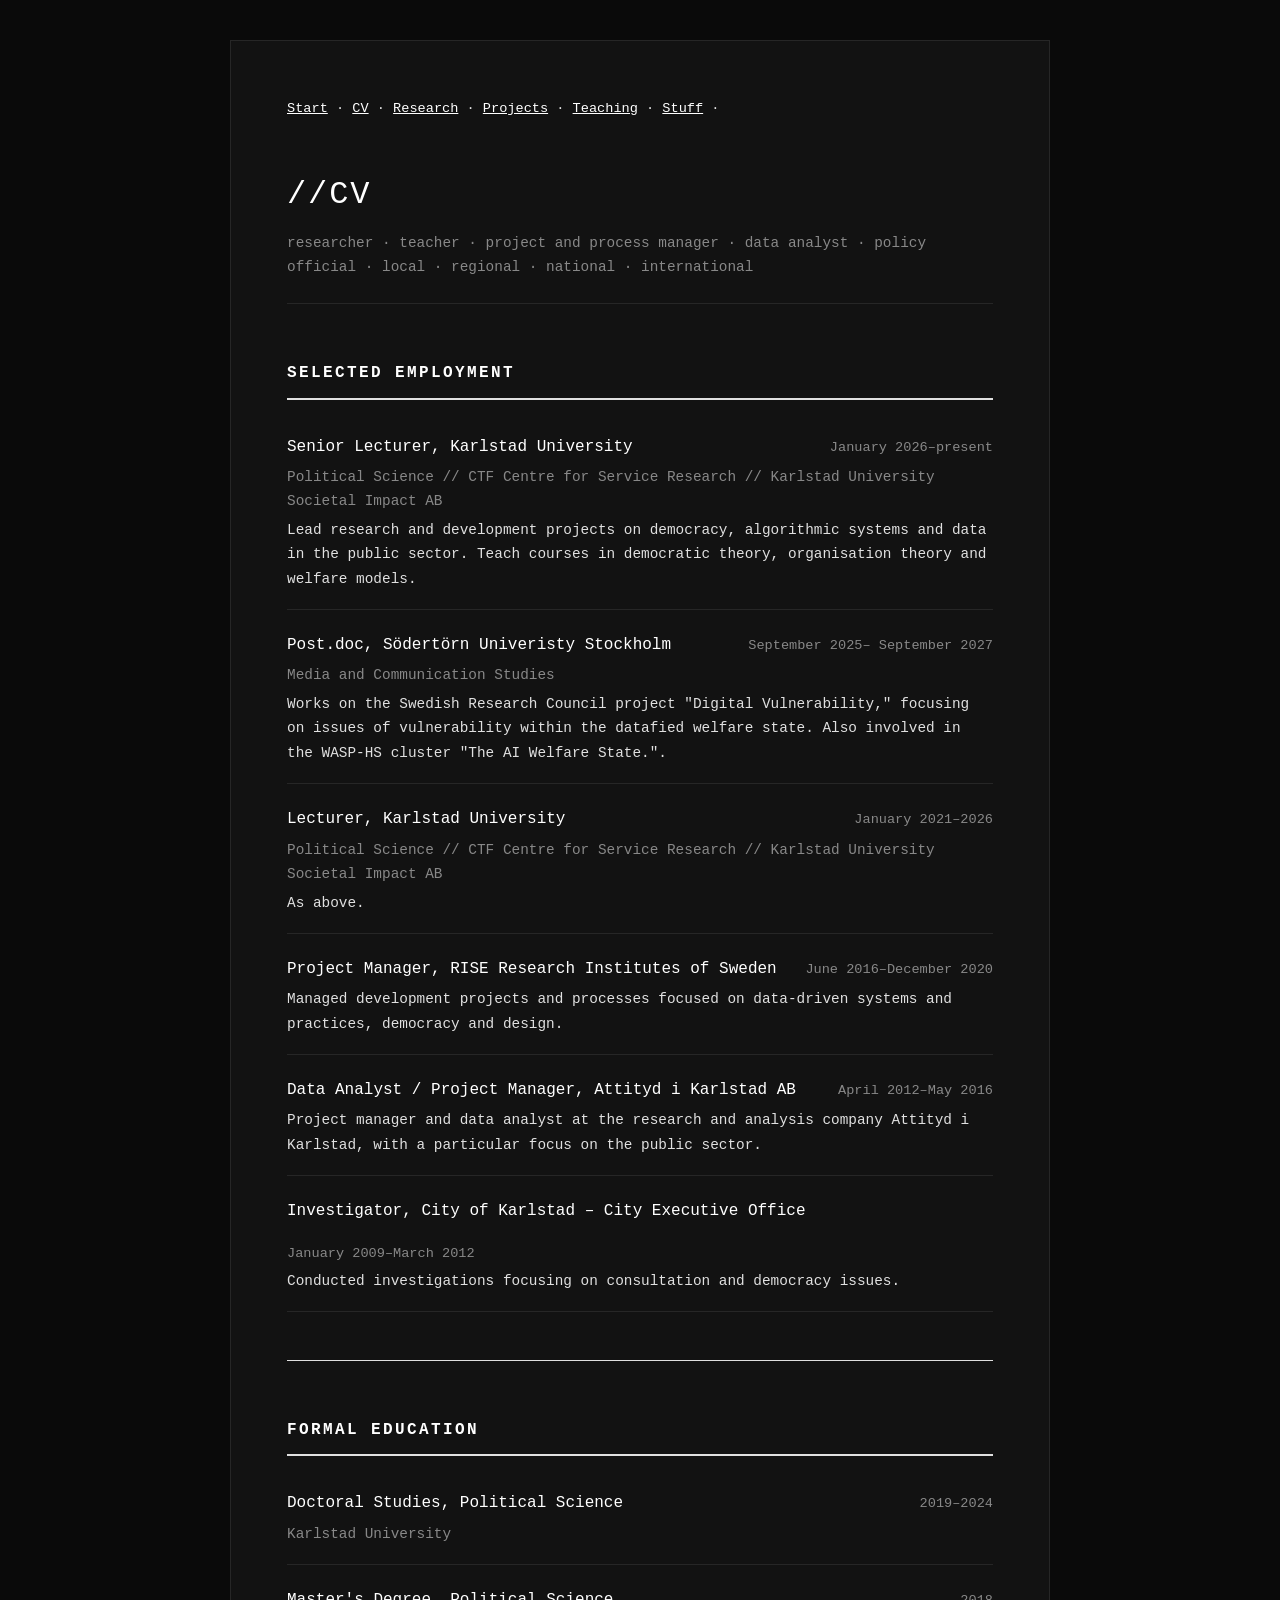
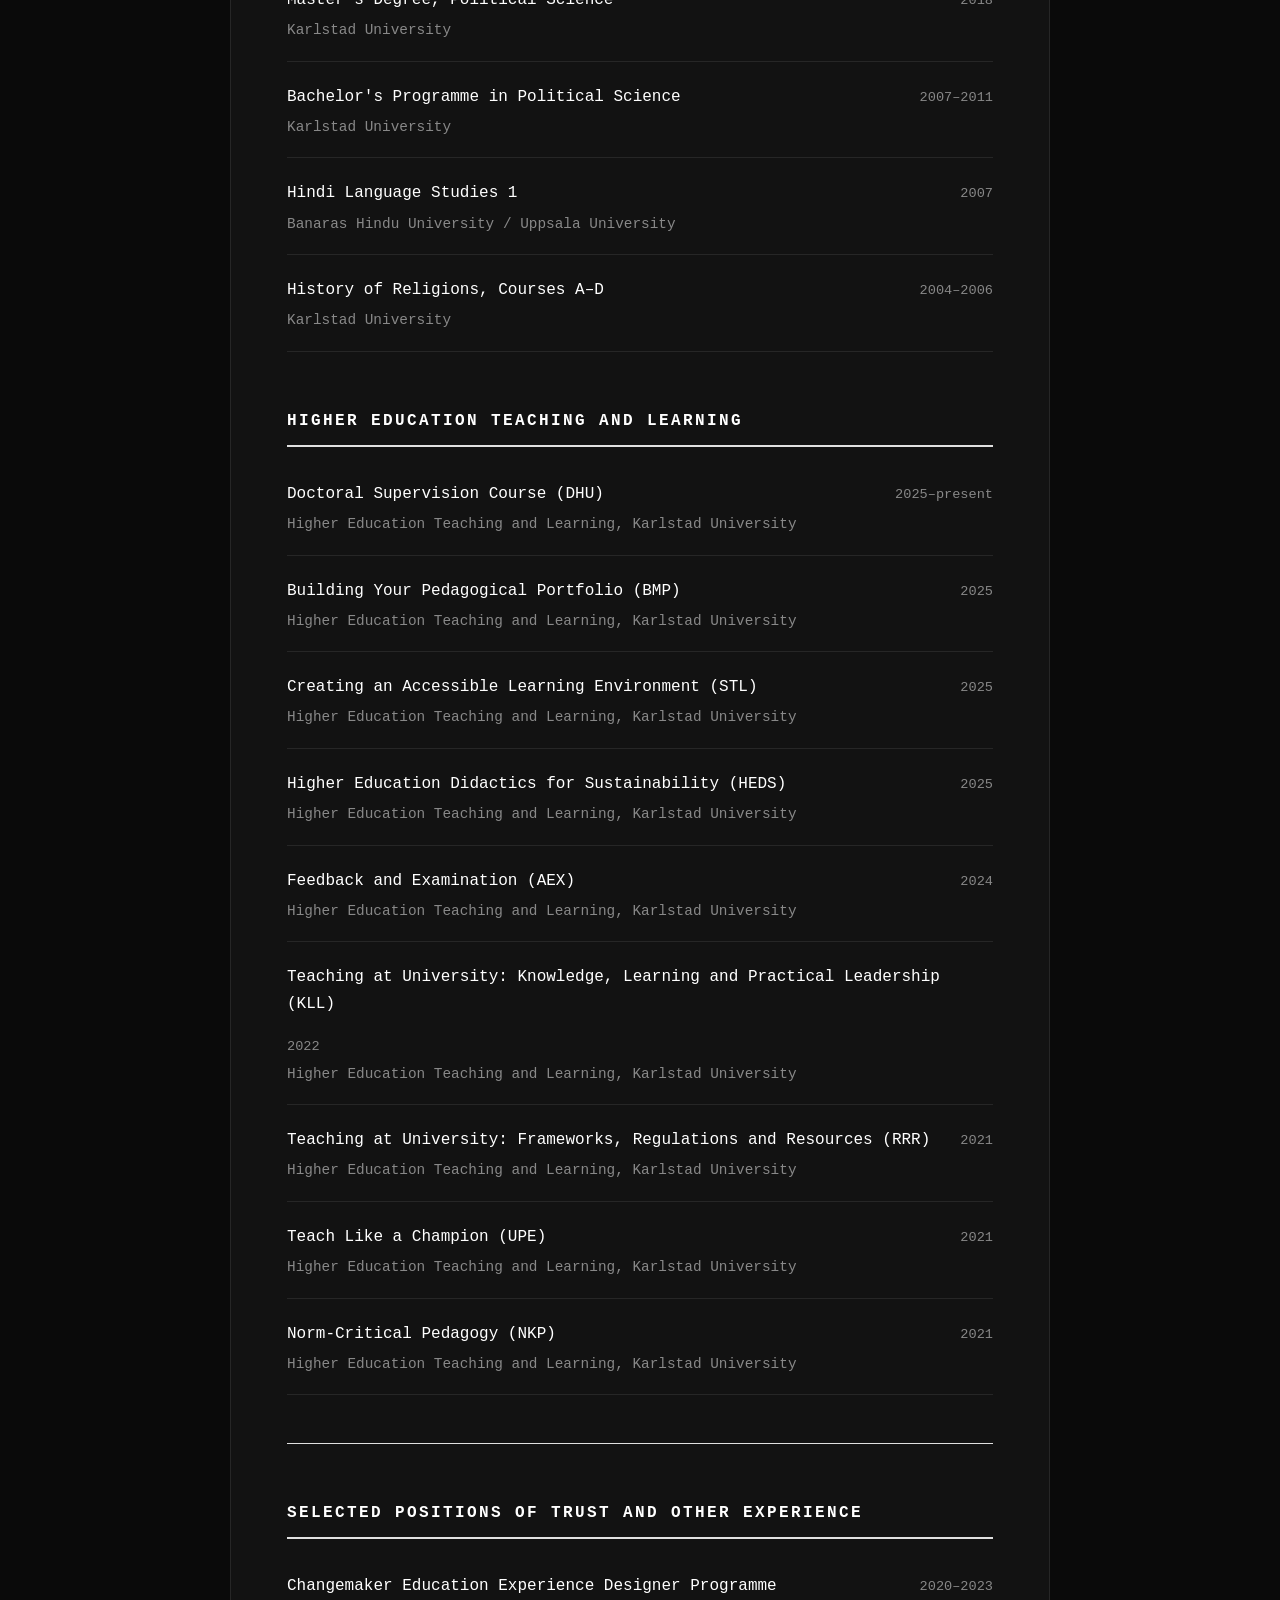
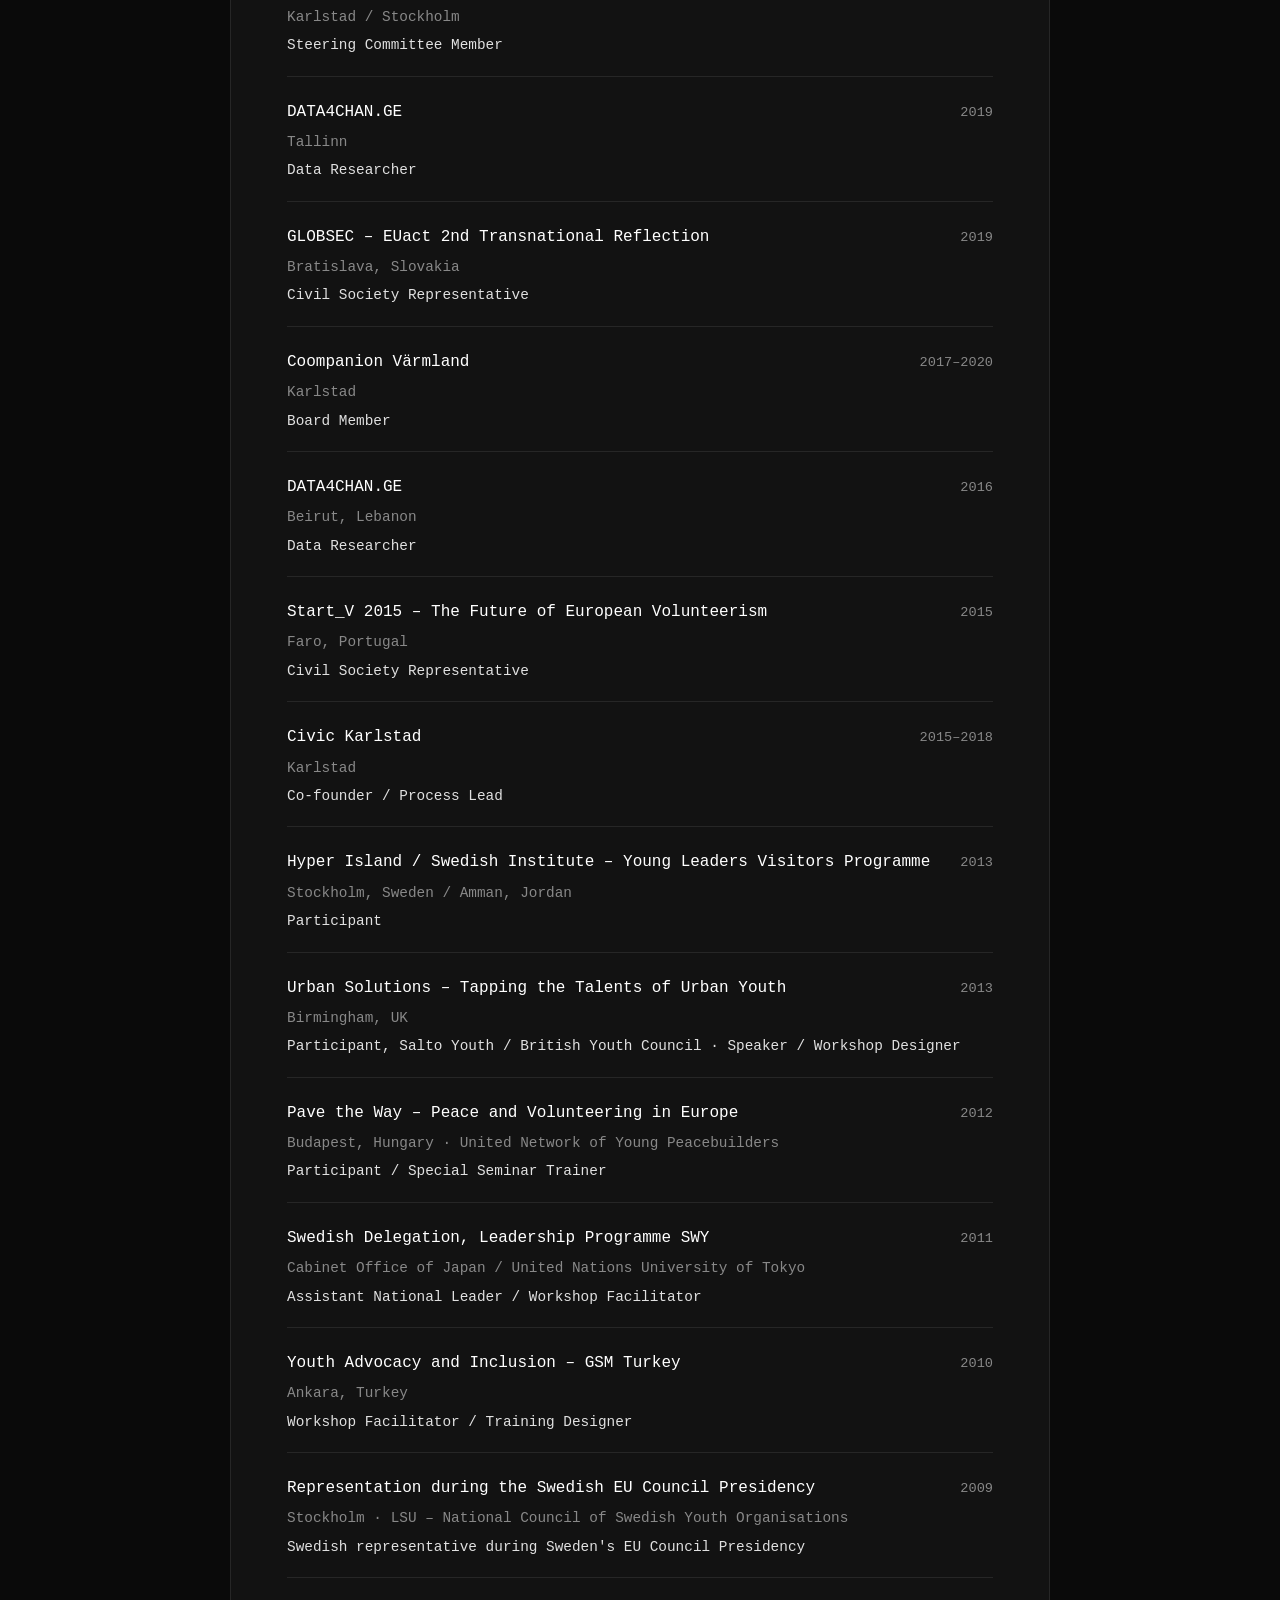
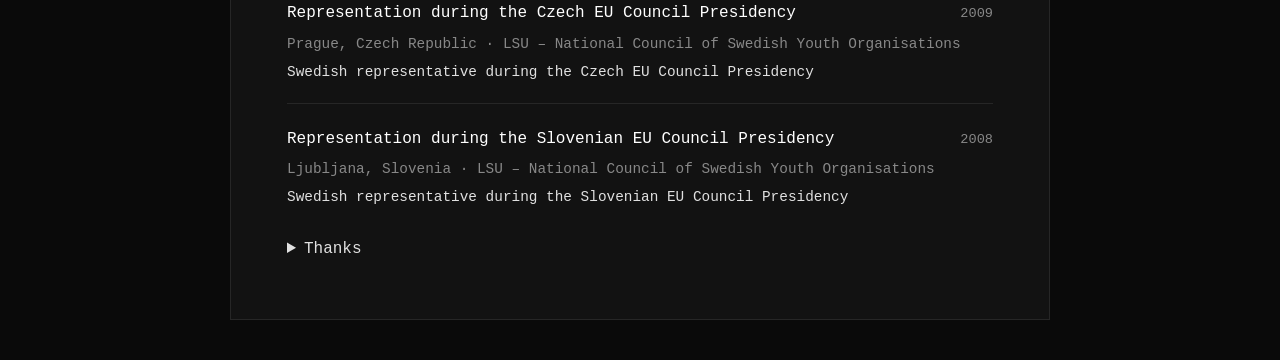
==== commit ad70dc86: "Update cv.html" ====
--- a/cv.html
+++ b/cv.html
@@ -194,18 +194,6 @@
   <p>Swedish representative during the Slovenian EU Council Presidency</p>
 </div>
 
-<details class="quote-reveal">
-  <summary>Thanks</summary>
-
-  <blockquote class="quote">
-   <p>I've always been the best<br>
-    At sabotaging my success<br>
-    Just when the target is in place<br>
-    The gun explodes into my face</p>
-
-  </blockquote>
-</details>
-
   <details class="quote-reveal">
   <summary>Thanks</summary>
  
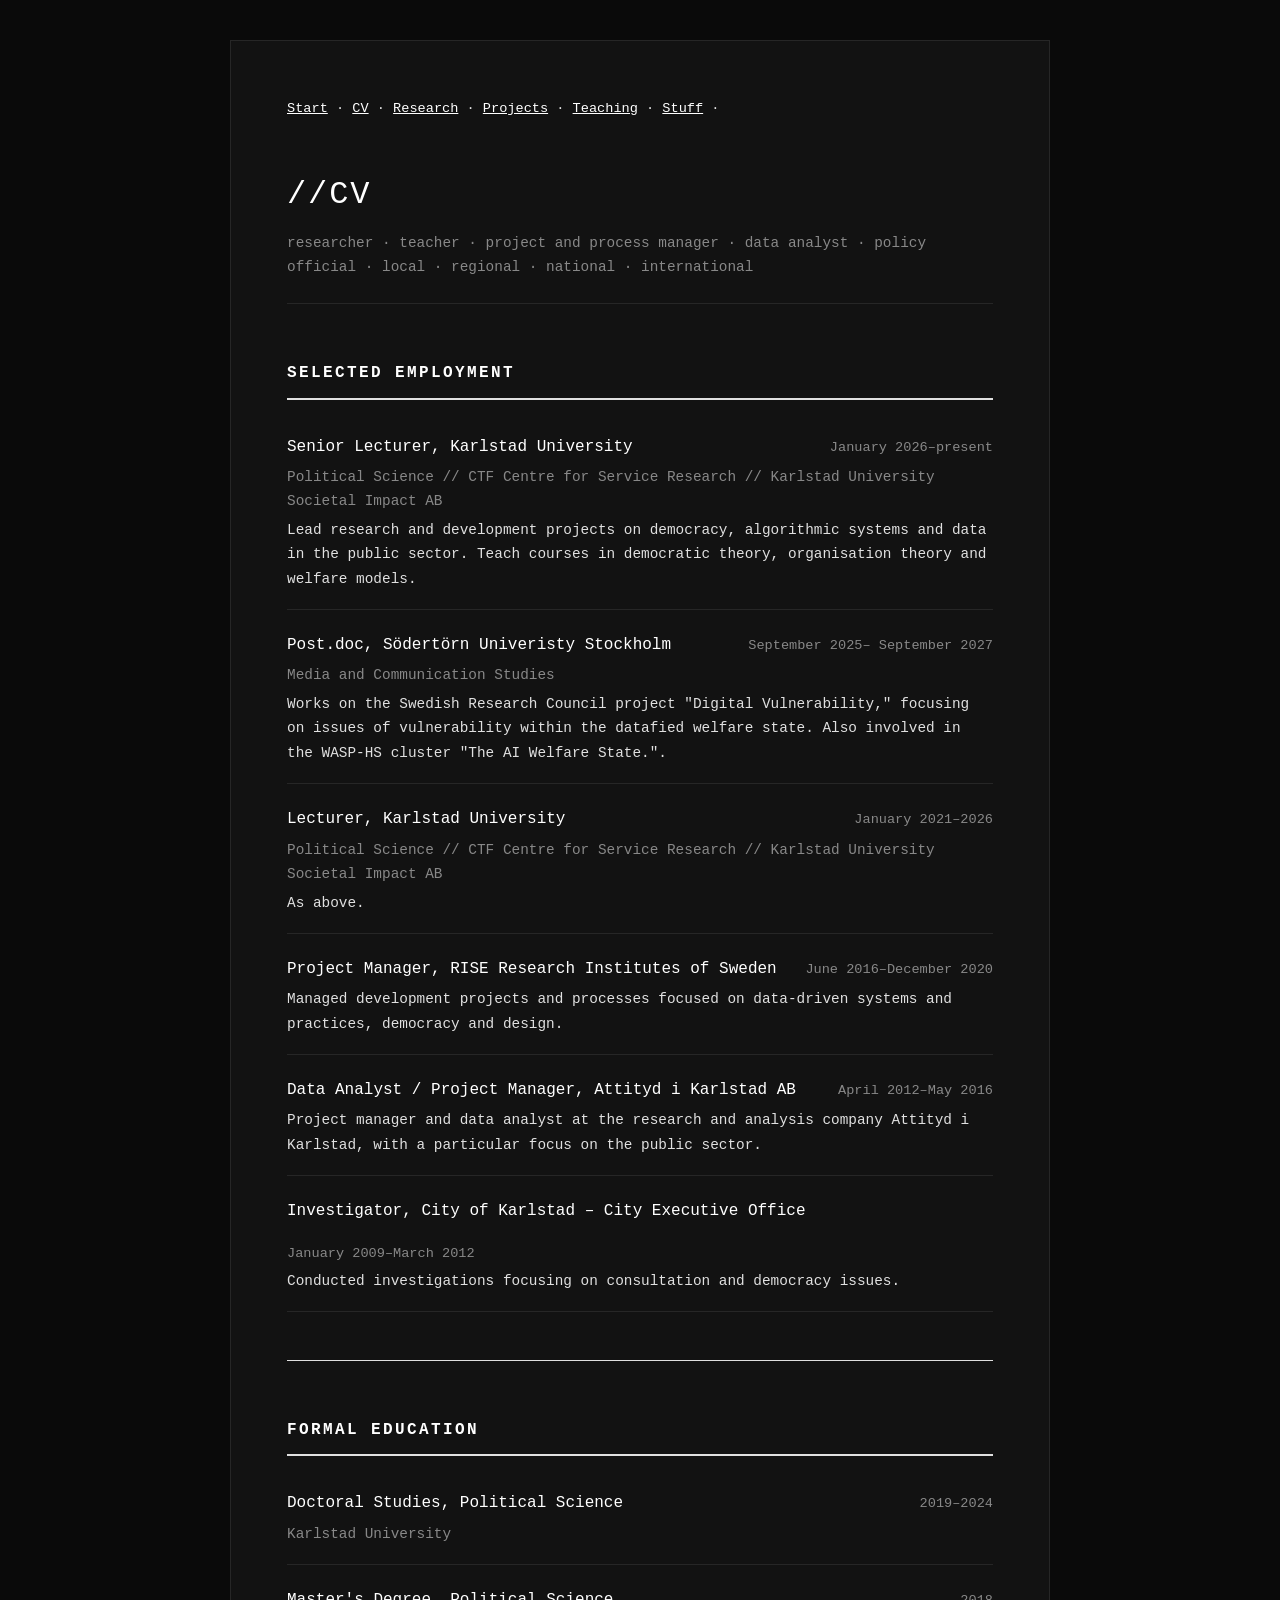
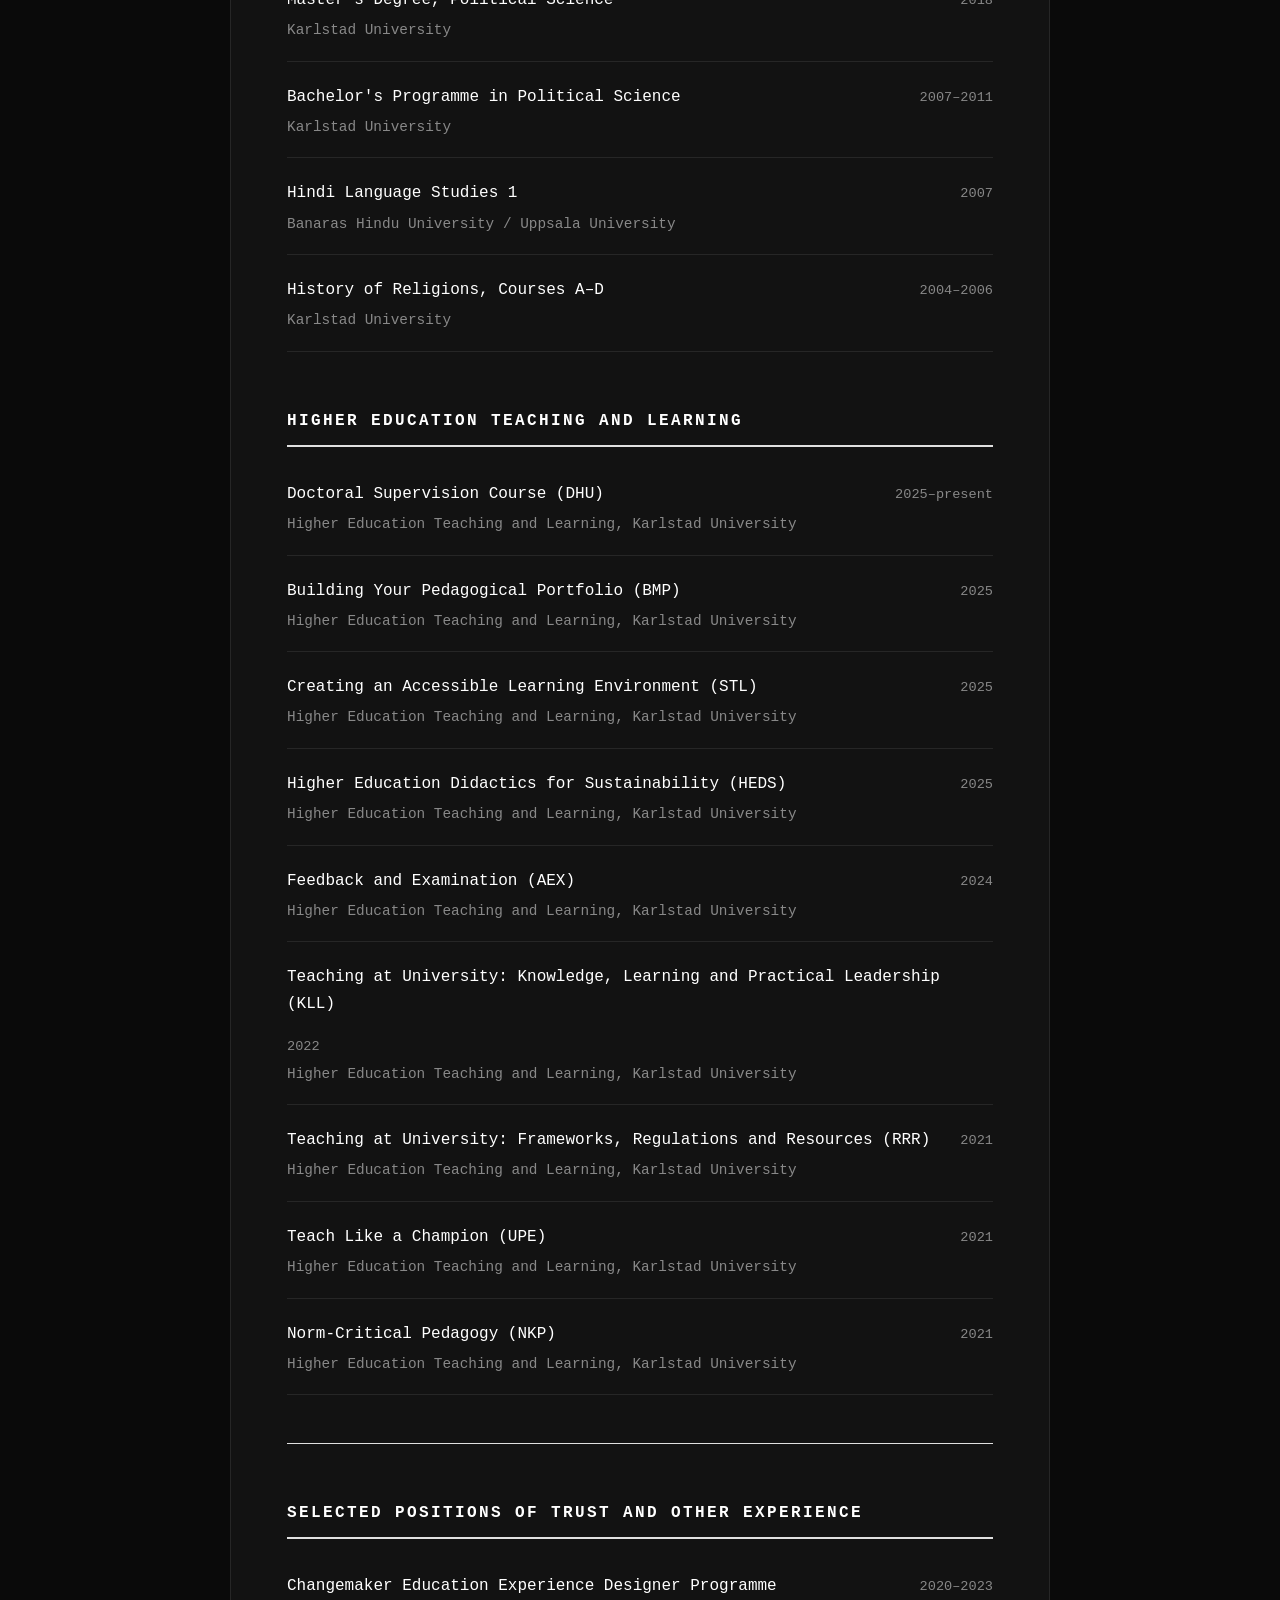
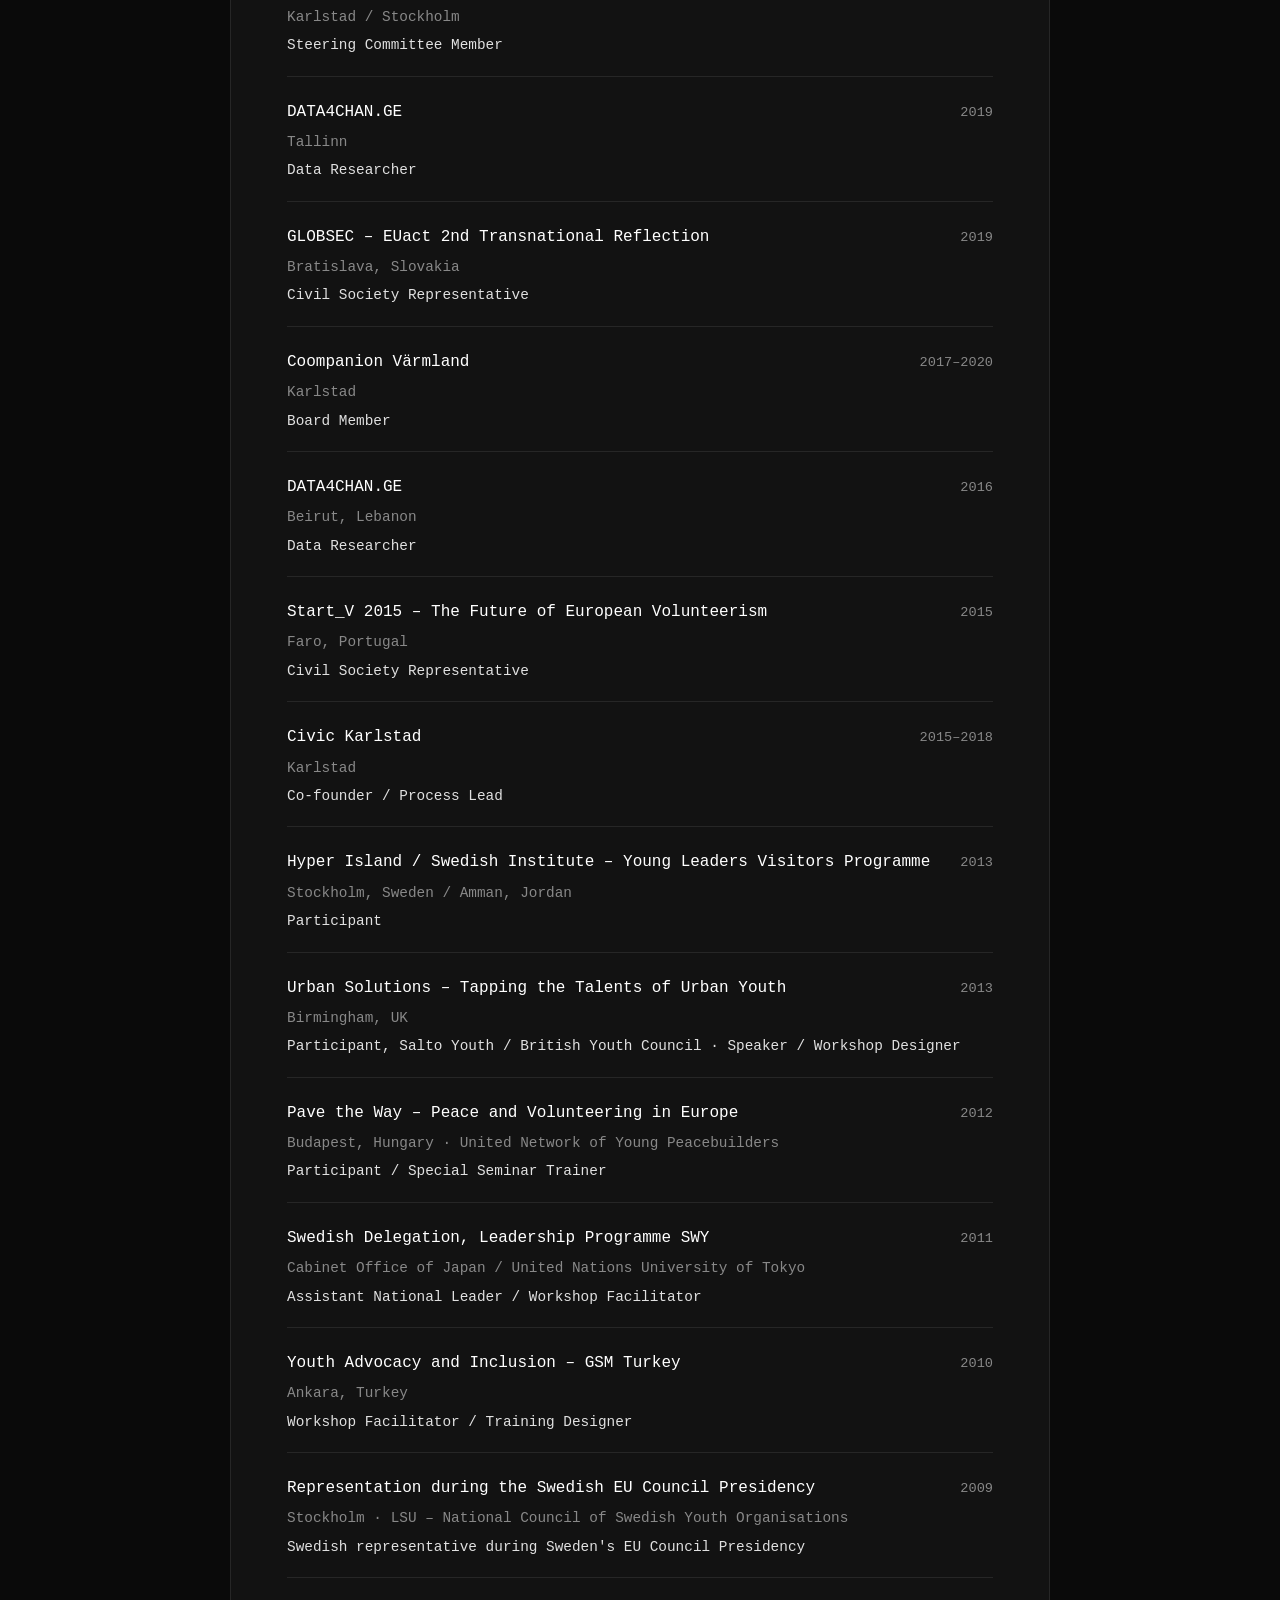
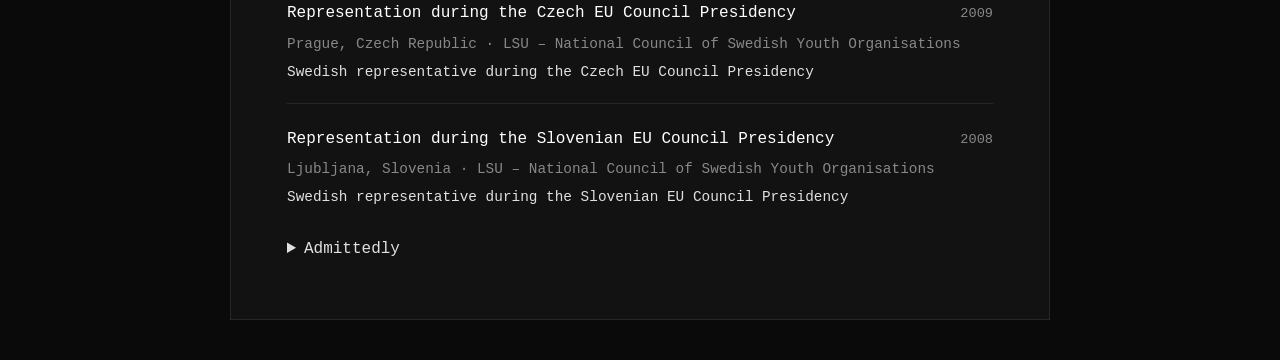
==== commit 4a7f3740: "Change summary text from 'Thanks' to 'Admittedly'" ====
--- a/cv.html
+++ b/cv.html
@@ -195,11 +195,11 @@
 </div>
 
   <details class="quote-reveal">
-  <summary>Thanks</summary>
- 
-  <p>Ah, but I have done more than papers, policies and projects. Odd jobs, unpaid jobs, jobs without names. I have poured drinks behind bars (or truth be told, wiped tables and mopped up what the night left behind). I have swung a hammer as a carpenter, likely the worst pair of hands ever to touch timber and power tools. I have spent summers at children's recreation centres — playing hide and seek, patching up scraped knees, and scrubbing toilets till they shone. And I have cared for people whose minds and bodies carried burdens of their own, holding their days together as gently as I could.</p>
- 
-  <p>I have also given time and toil to causes that, for the sake of humanity and a better world, might never earn a line on a CV — some perhaps skirting the edge of the law. But they left their mark on me all the same, the way rain leaves its mark on stone. In the end, these jobs taught me more than academia ever could.</p>
+  <summary>Admittedly</summary>
+ 
+  <p>Ah, but I have done more than papers, policies and projects. Odd jobs, unpaid jobs, jobs without names. I have poured drinks behind bars (or truth be told, mostly wiped tables and mopped up what the night left behind). I have swung a hammer as a carpenter, likely the worst pair of hands ever to touch timber and power tools. And I have cared for people whose minds and bodies carried burdens of their own, holding their days together as gently as I could.</p>
+ 
+  <p>I have also given time and toil to causes that, for the sake of humanity and a better world, might never earn a line on a CV (some perhaps skirting the edge of the law...)</p>
  
   <p>And when I grow up, I think I'm gonna be a nurse. Or a social worker. Or something along that line.</p>
  
--- a/style.css
+++ b/style.css
@@ -182,3 +182,17 @@
   font-size: 0.85rem;
   font-style: normal;
 }
+   .quote-reveal {
+  margin-top: 32px;
+}
+.quote-reveal summary {
+  font-size: 0.75rem;
+  color: #b0b0b0;        /* faded grey */
+  cursor: pointer;
+  outline: none;
+  width: fit-content;    /* only the word itself is clickable */
+}
+ 
+.quote-reveal summary:hover {
+  color: #777;           /* slightly darker on hover */
+}
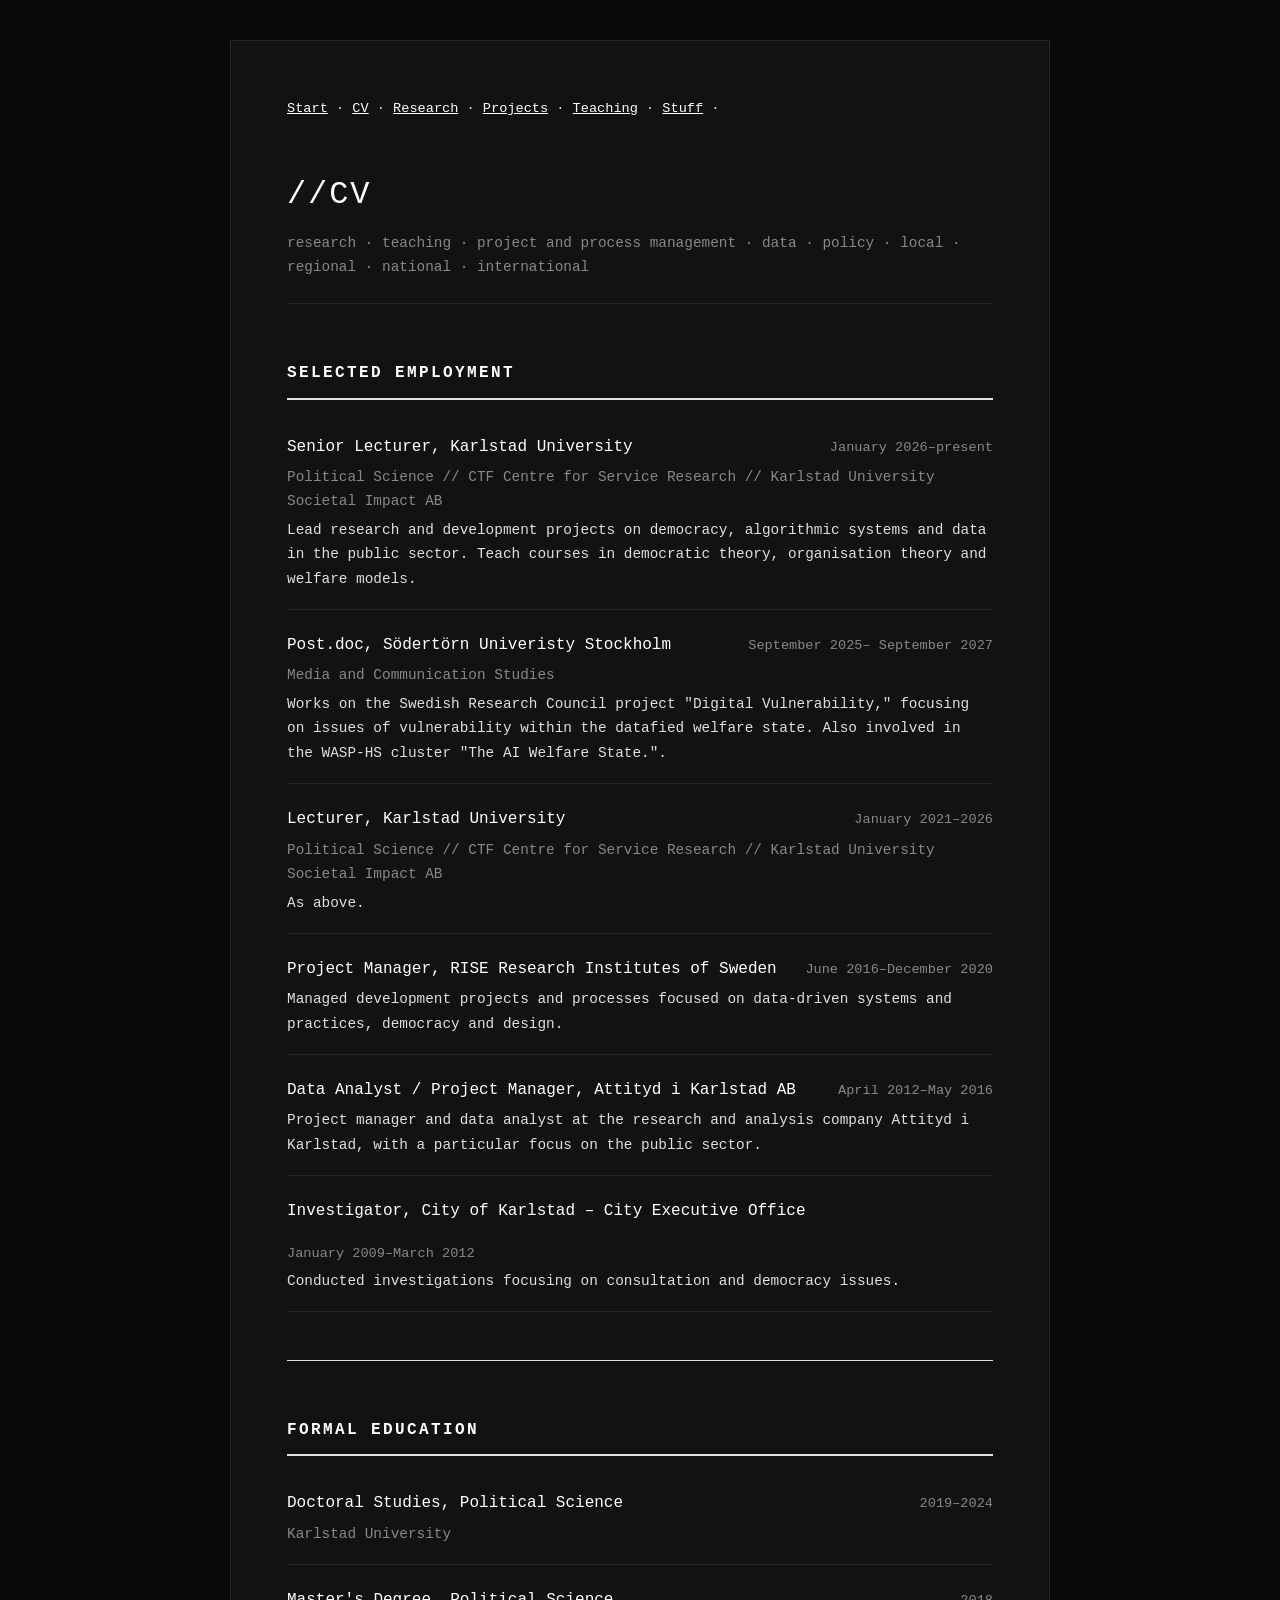
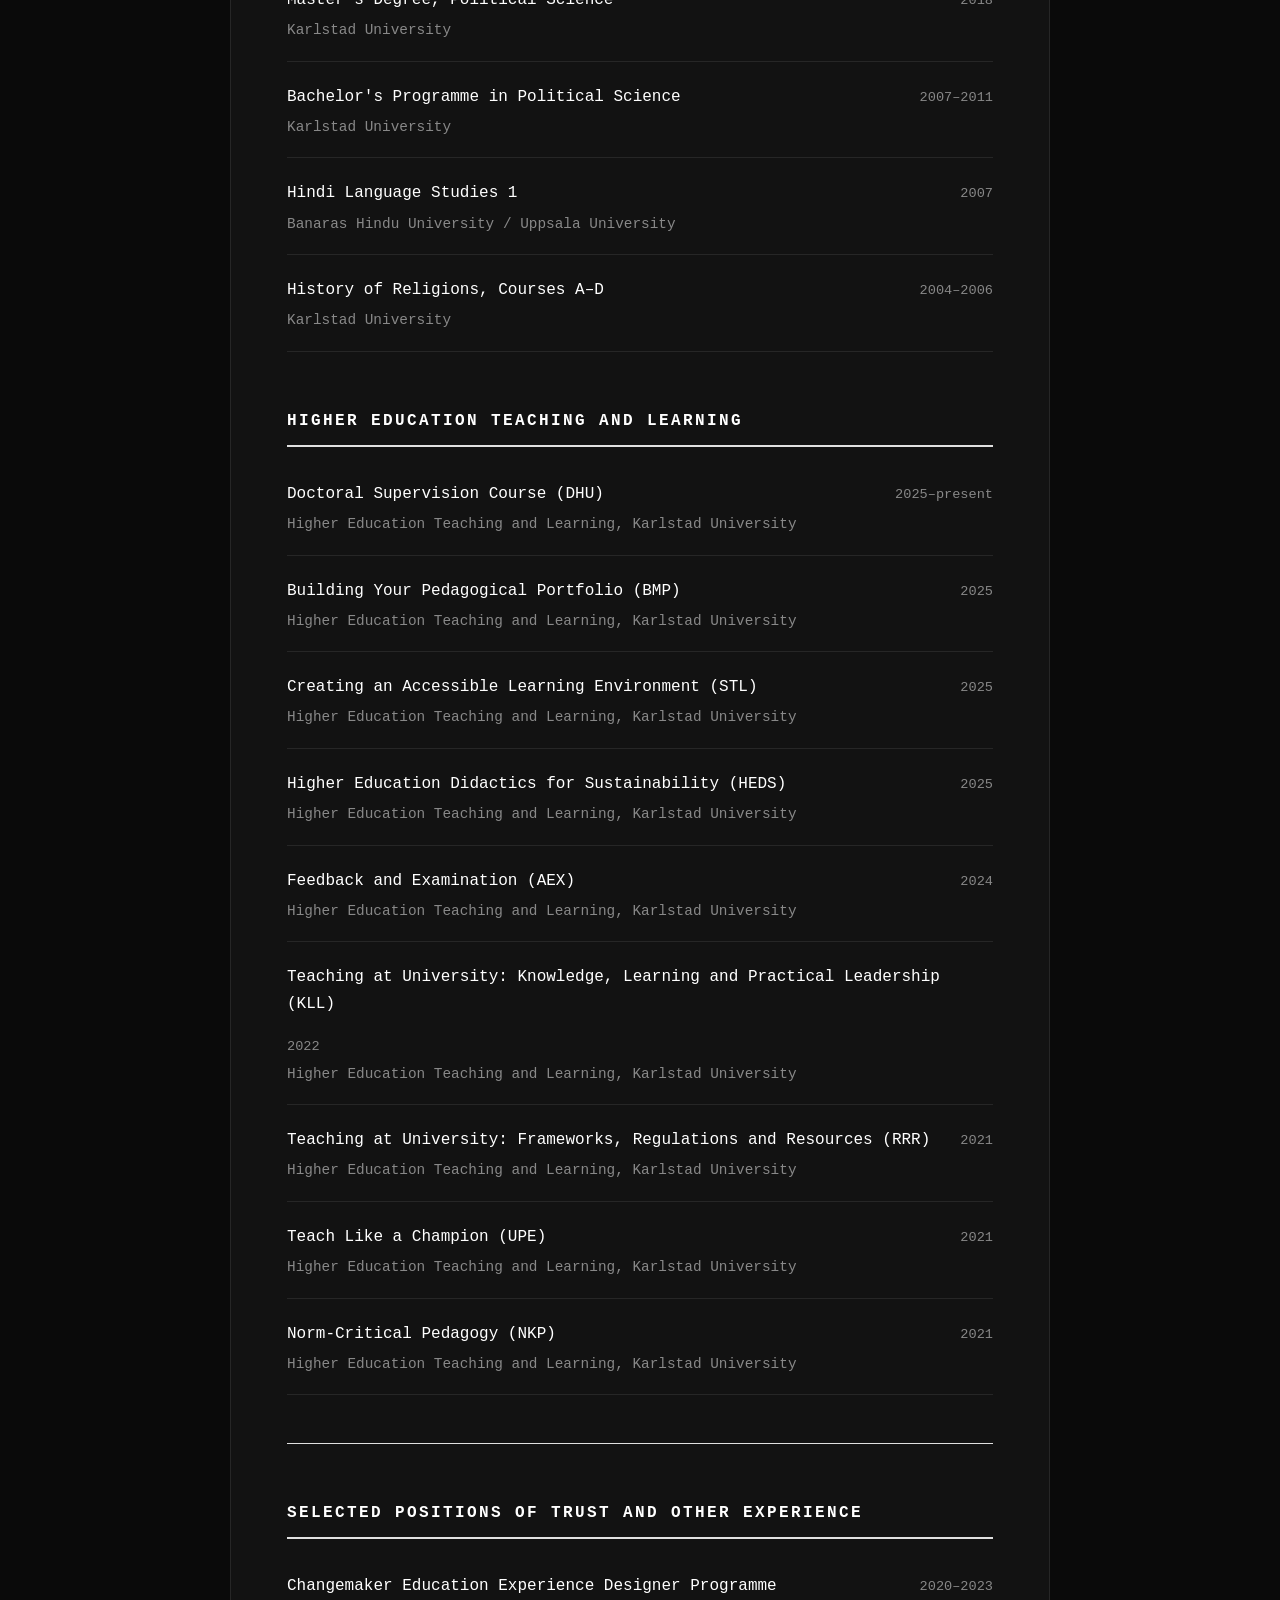
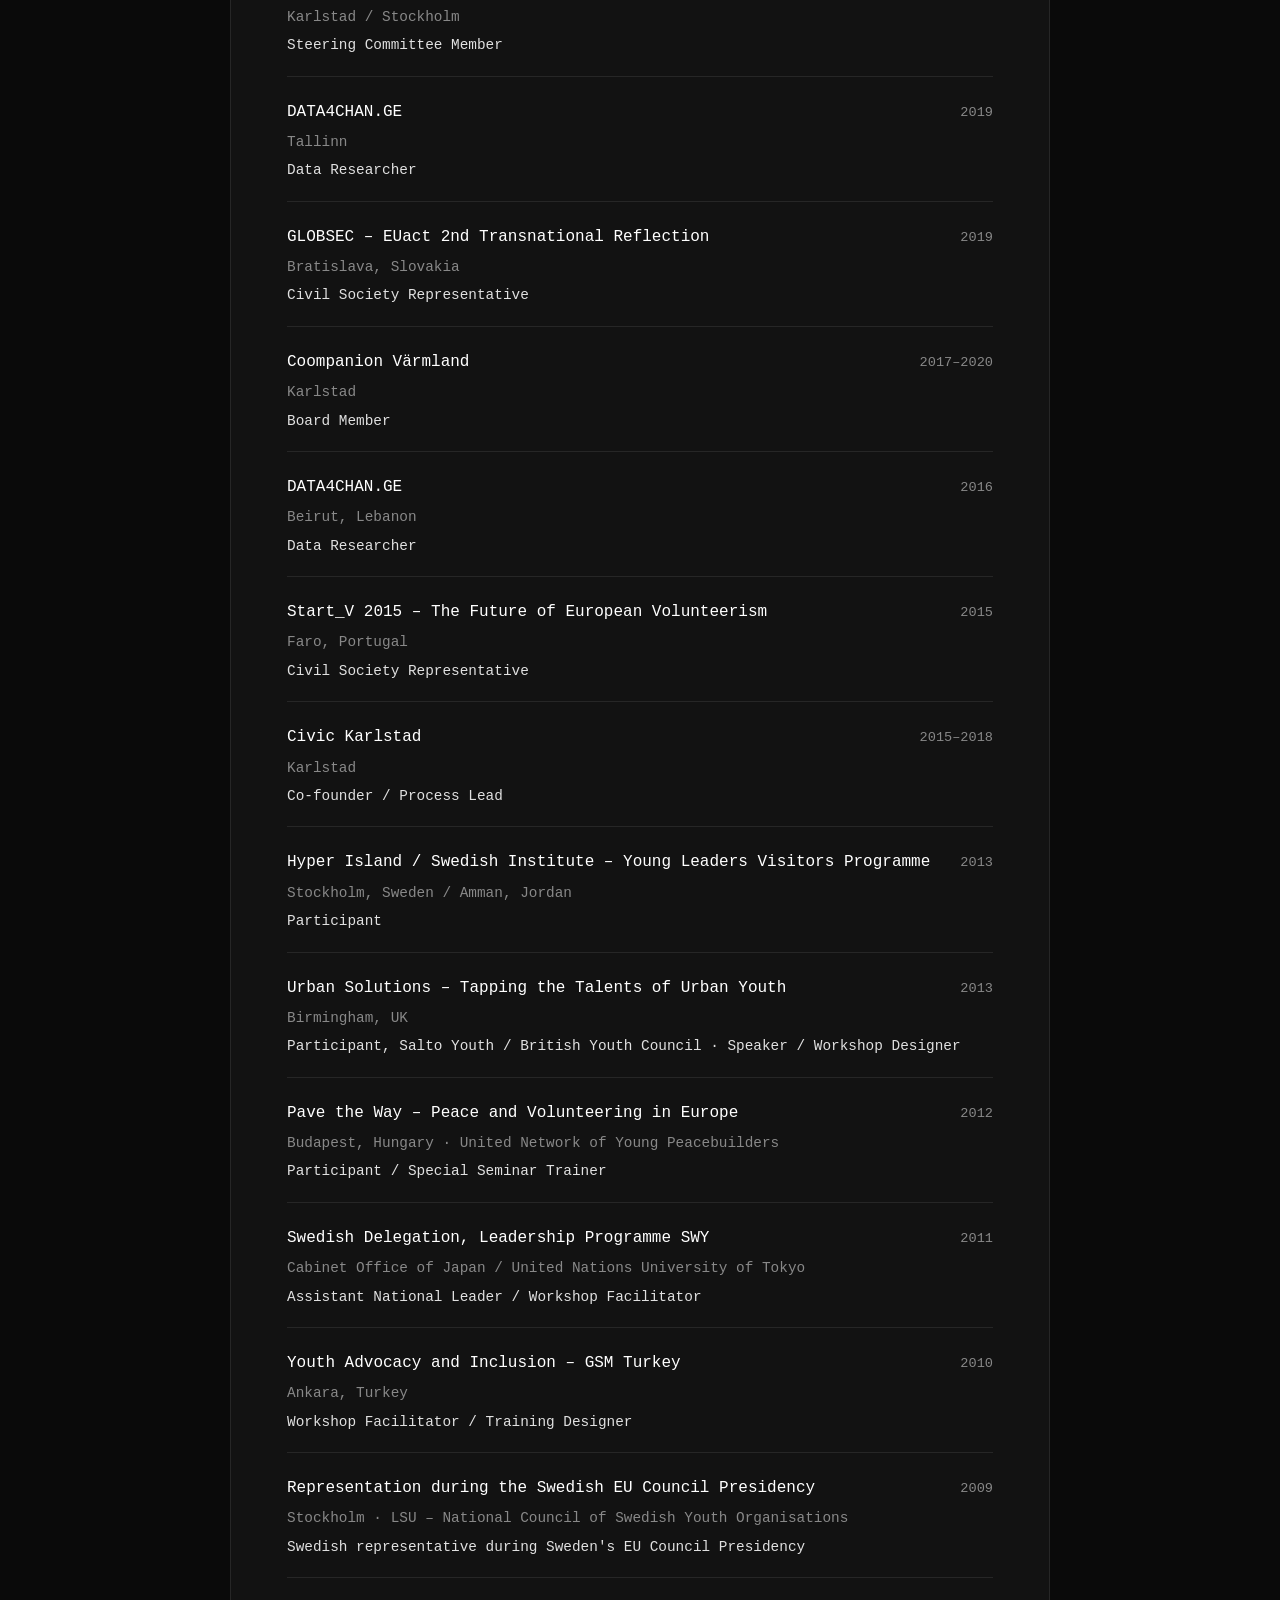
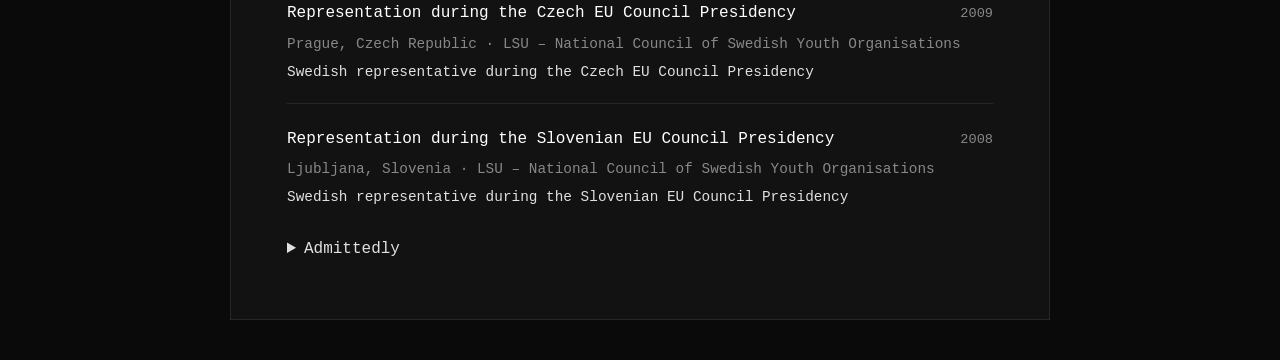
==== commit 18e01306: "Refine job titles in cv.html" ====
--- a/cv.html
+++ b/cv.html
@@ -20,7 +20,7 @@
 
 <header>
   <h1>//CV</h1>
-  <p>researcher · teacher · project and process manager · data analyst · policy official · local · regional · national · international</p>
+  <p>research · teaching · project and process management · data · policy · local · regional · national · international</p>
 </header>
   
   <h2>Selected Employment</h2>
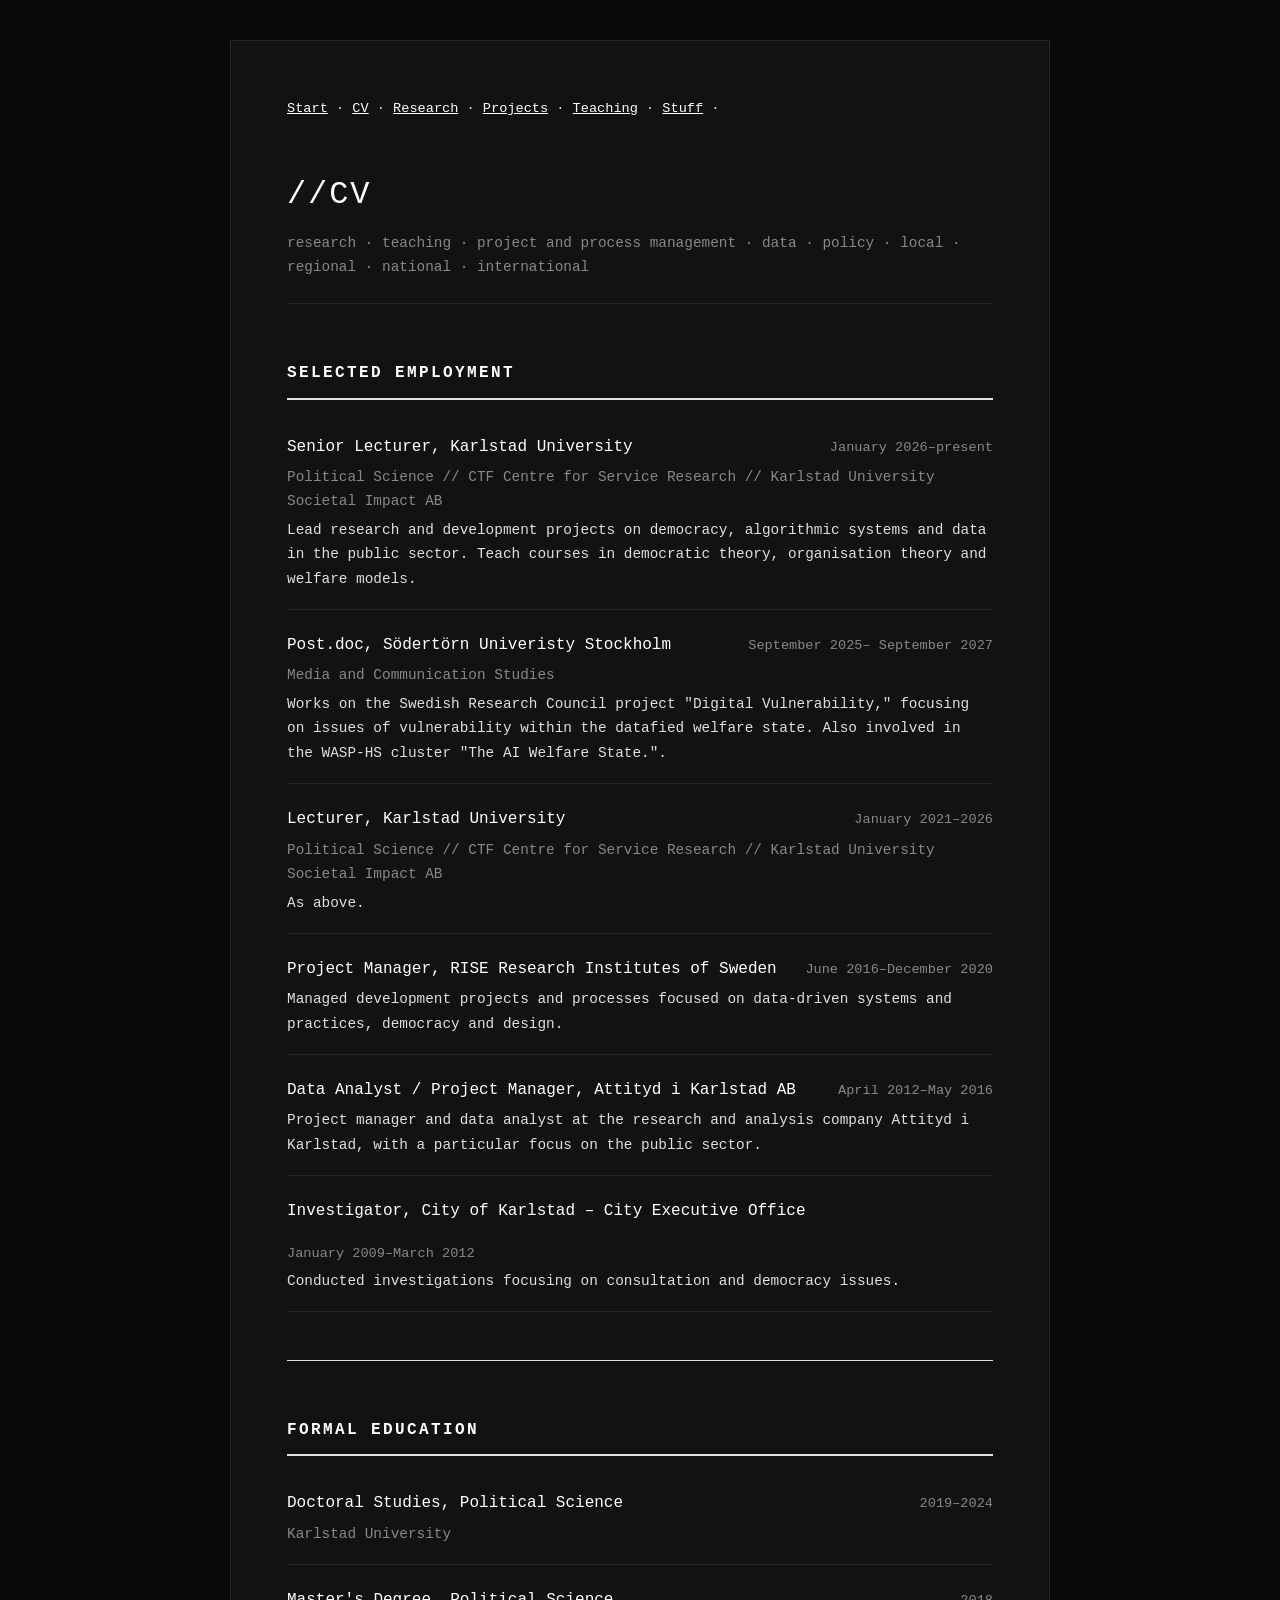
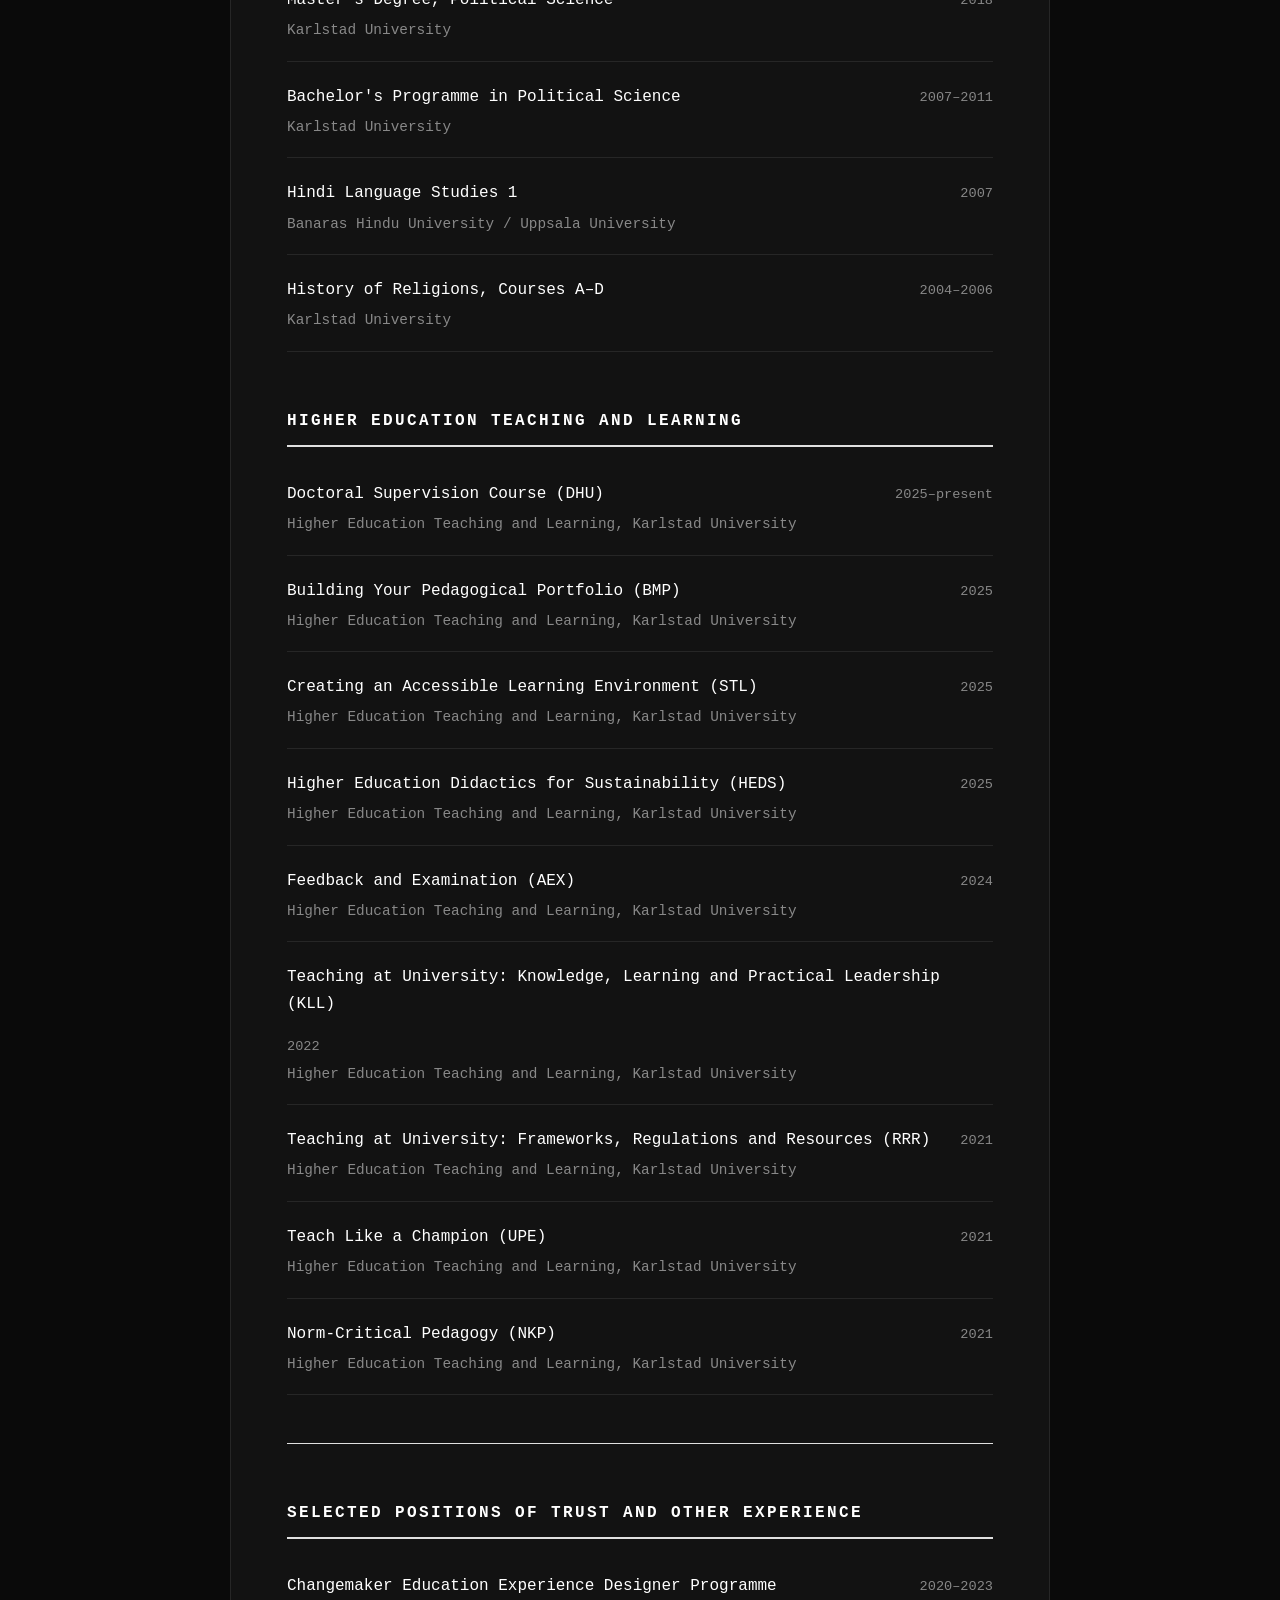
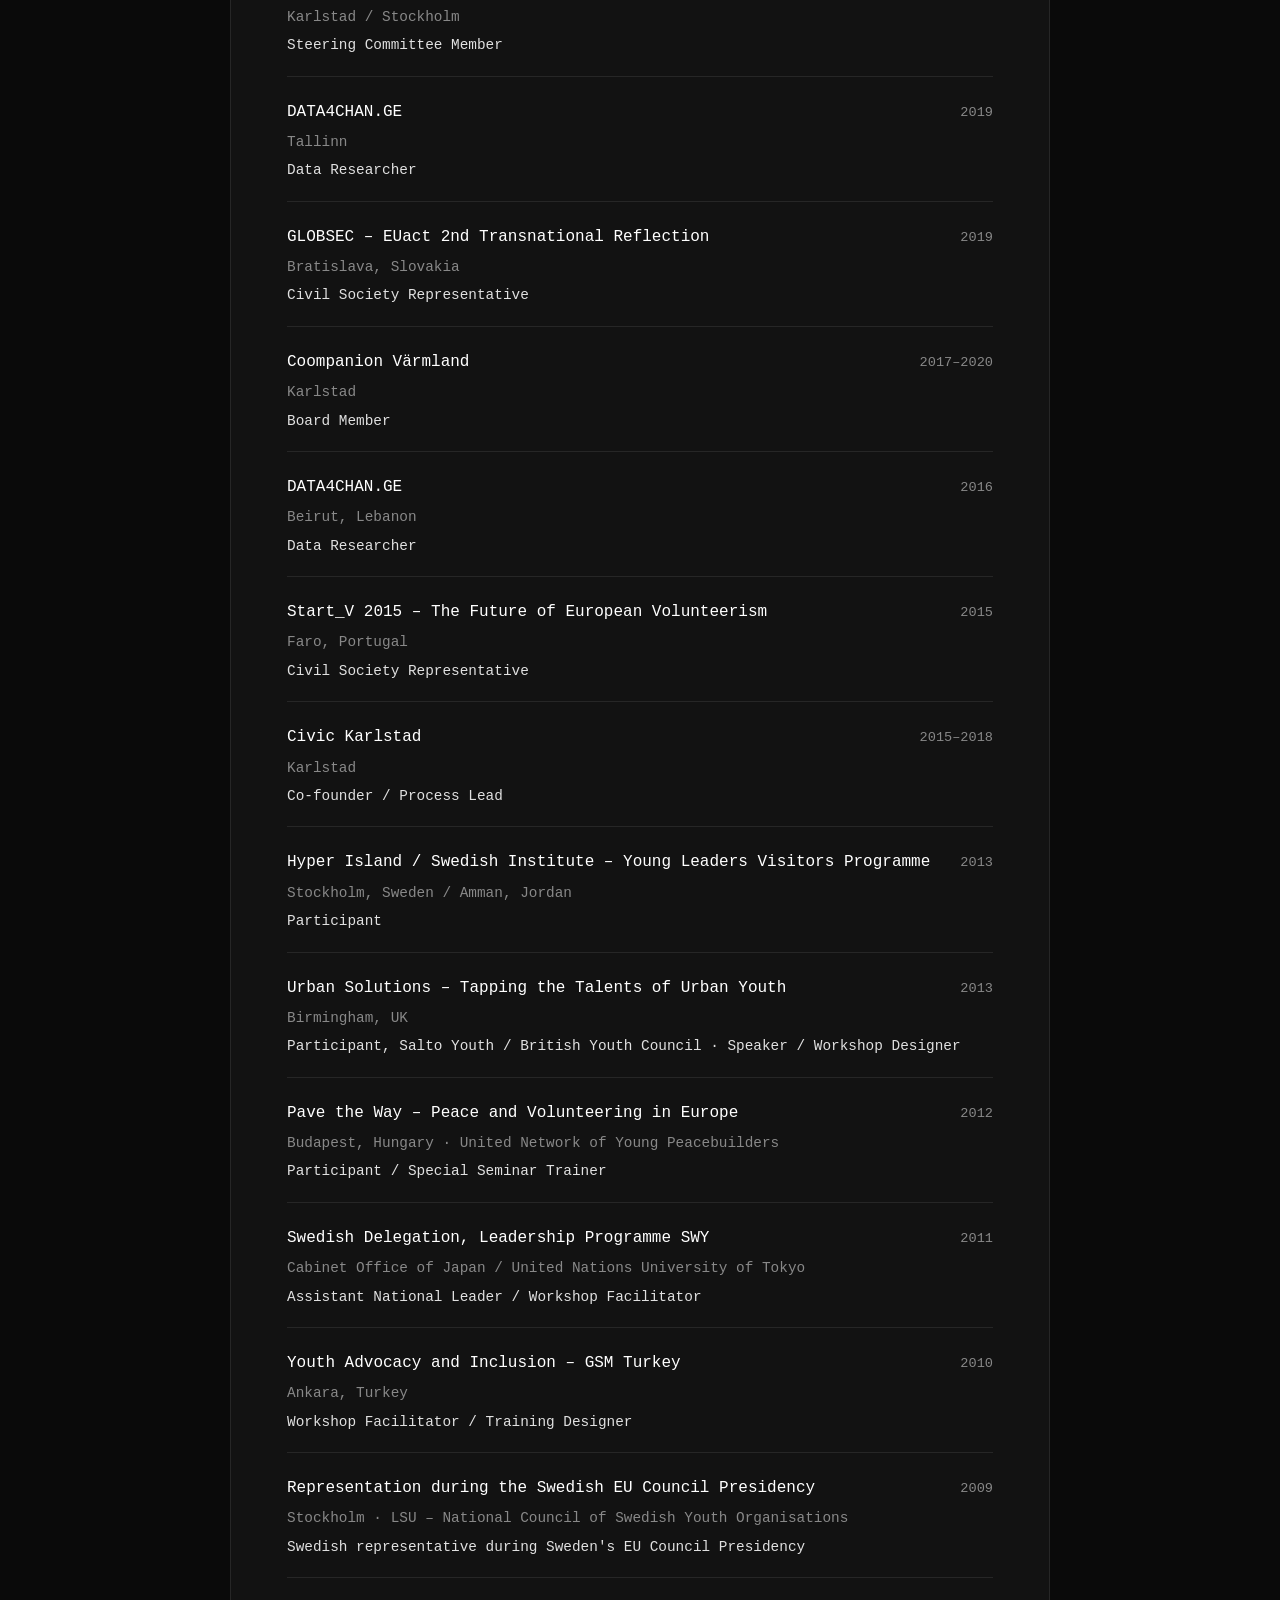
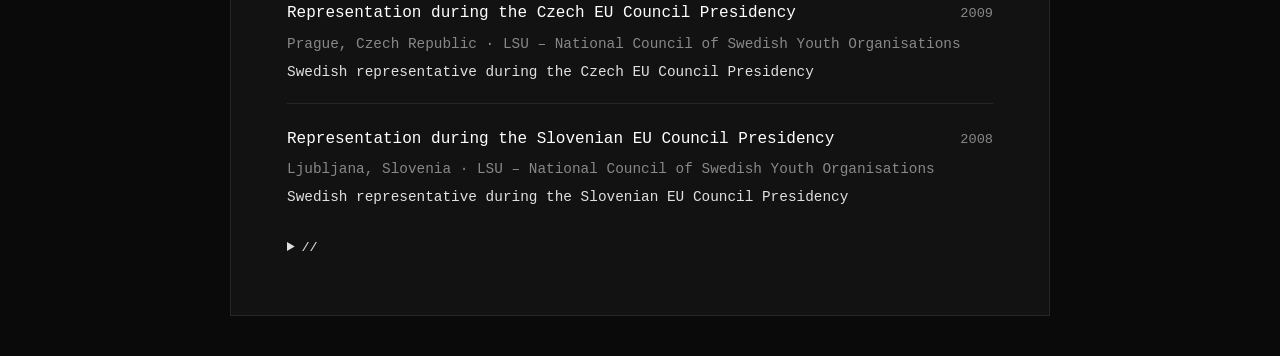
==== commit 9e52e2c0: "Update summary text in cv.html" ====
--- a/cv.html
+++ b/cv.html
@@ -195,7 +195,7 @@
 </div>
 
   <details class="quote-reveal">
-  <summary>Admittedly</summary>
+  <summary>//</summary>
  
   <p>Ah, but I have done more than papers, policies and projects. Odd jobs, unpaid jobs, jobs without names. I have poured drinks behind bars (or truth be told, mostly wiped tables and mopped up what the night left behind). I have swung a hammer as a carpenter, likely the worst pair of hands ever to touch timber and power tools. And I have cared for people whose minds and bodies carried burdens of their own, holding their days together as gently as I could.</p>
  
--- a/style.css
+++ b/style.css
@@ -1,4 +1,6 @@
-/* ============
+.quote-reveal summary {
+  font-size: 0.85rem;
+}/* ============
    CV – Gôtt mörkt tema
    ============ */
 
@@ -196,3 +198,136 @@
 .quote-reveal summary:hover {
   color: #777;           /* slightly darker on hover */
 }
+  .publist {
+  padding-left: 1.6rem;
+}
+
+.publist li {
+  line-height: 1.65;
+  padding: 0 0 1rem 0.4rem;
+  margin-bottom: 1rem;
+  border-bottom: 1px solid #e0e0e0;
+}
+
+.publist li:last-child {
+  border-bottom: none;
+}
+
+.publist a {
+  overflow-wrap: anywhere;
+}
+  .site-gif {
+  max-width: 100%;
+  height: auto;
+}
+/* Stuff page only */
+.stuff-page .container {
+  max-width: 900px;
+}
+
+.stuff-nav {
+  display: flex;
+  flex-wrap: wrap;
+  gap: 0.5rem 1.25rem;
+  margin-bottom: 3rem;
+  font-size: 0.9rem;
+}
+
+.stuff-nav a[aria-current="page"] {
+  font-weight: 700;
+  text-decoration-thickness: 2px;
+  text-underline-offset: 0.25em;
+}
+
+.stuff-header {
+  margin-bottom: 3rem;
+}
+
+.stuff-header h1 {
+  margin-bottom: 0.35rem;
+}
+
+.stuff-header p,
+.stuff-page .place,
+.stuff-page .section-intro {
+  opacity: 0.75;
+}
+
+.stuff-section {
+  padding: 2.5rem 0;
+  border-top: 1px solid #ddd;
+}
+
+.stuff-section h2 {
+  margin-top: 0;
+  margin-bottom: 1.5rem;
+}
+
+.stuff-entry,
+.stuff-section > p {
+  max-width: 70ch;
+  line-height: 1.7;
+}
+
+.stuff-page .entry-head {
+  display: flex;
+  flex-wrap: wrap;
+  align-items: baseline;
+  justify-content: space-between;
+  gap: 0.5rem 1rem;
+}
+
+.stuff-page .place {
+  margin-top: 0.25rem;
+}
+
+.stuff-links {
+  margin-top: 1.75rem;
+}
+
+.stuff-links h3 {
+  margin: 1.75rem 0 0.5rem;
+  font-size: 1rem;
+}
+
+.stuff-links ul {
+  padding-left: 1.25rem;
+}
+
+.stuff-links li + li {
+  margin-top: 0.5rem;
+}
+
+.stuff-page a {
+  overflow-wrap: anywhere;
+}
+
+.video-grid {
+  display: grid;
+  grid-template-columns: repeat(2, minmax(0, 1fr));
+  gap: 1.5rem;
+  margin-top: 1.75rem;
+}
+
+.stuff-page .video {
+  aspect-ratio: 16 / 9;
+  min-width: 0;
+}
+
+.stuff-page .video iframe {
+  display: block;
+  width: 100%;
+  height: 100%;
+  border: 0;
+}
+
+.stuff-page footer {
+  padding: 2rem 0;
+  border-top: 1px solid #ddd;
+}
+
+@media (max-width: 650px) {
+  .video-grid {
+    grid-template-columns: 1fr;
+  }
+}
